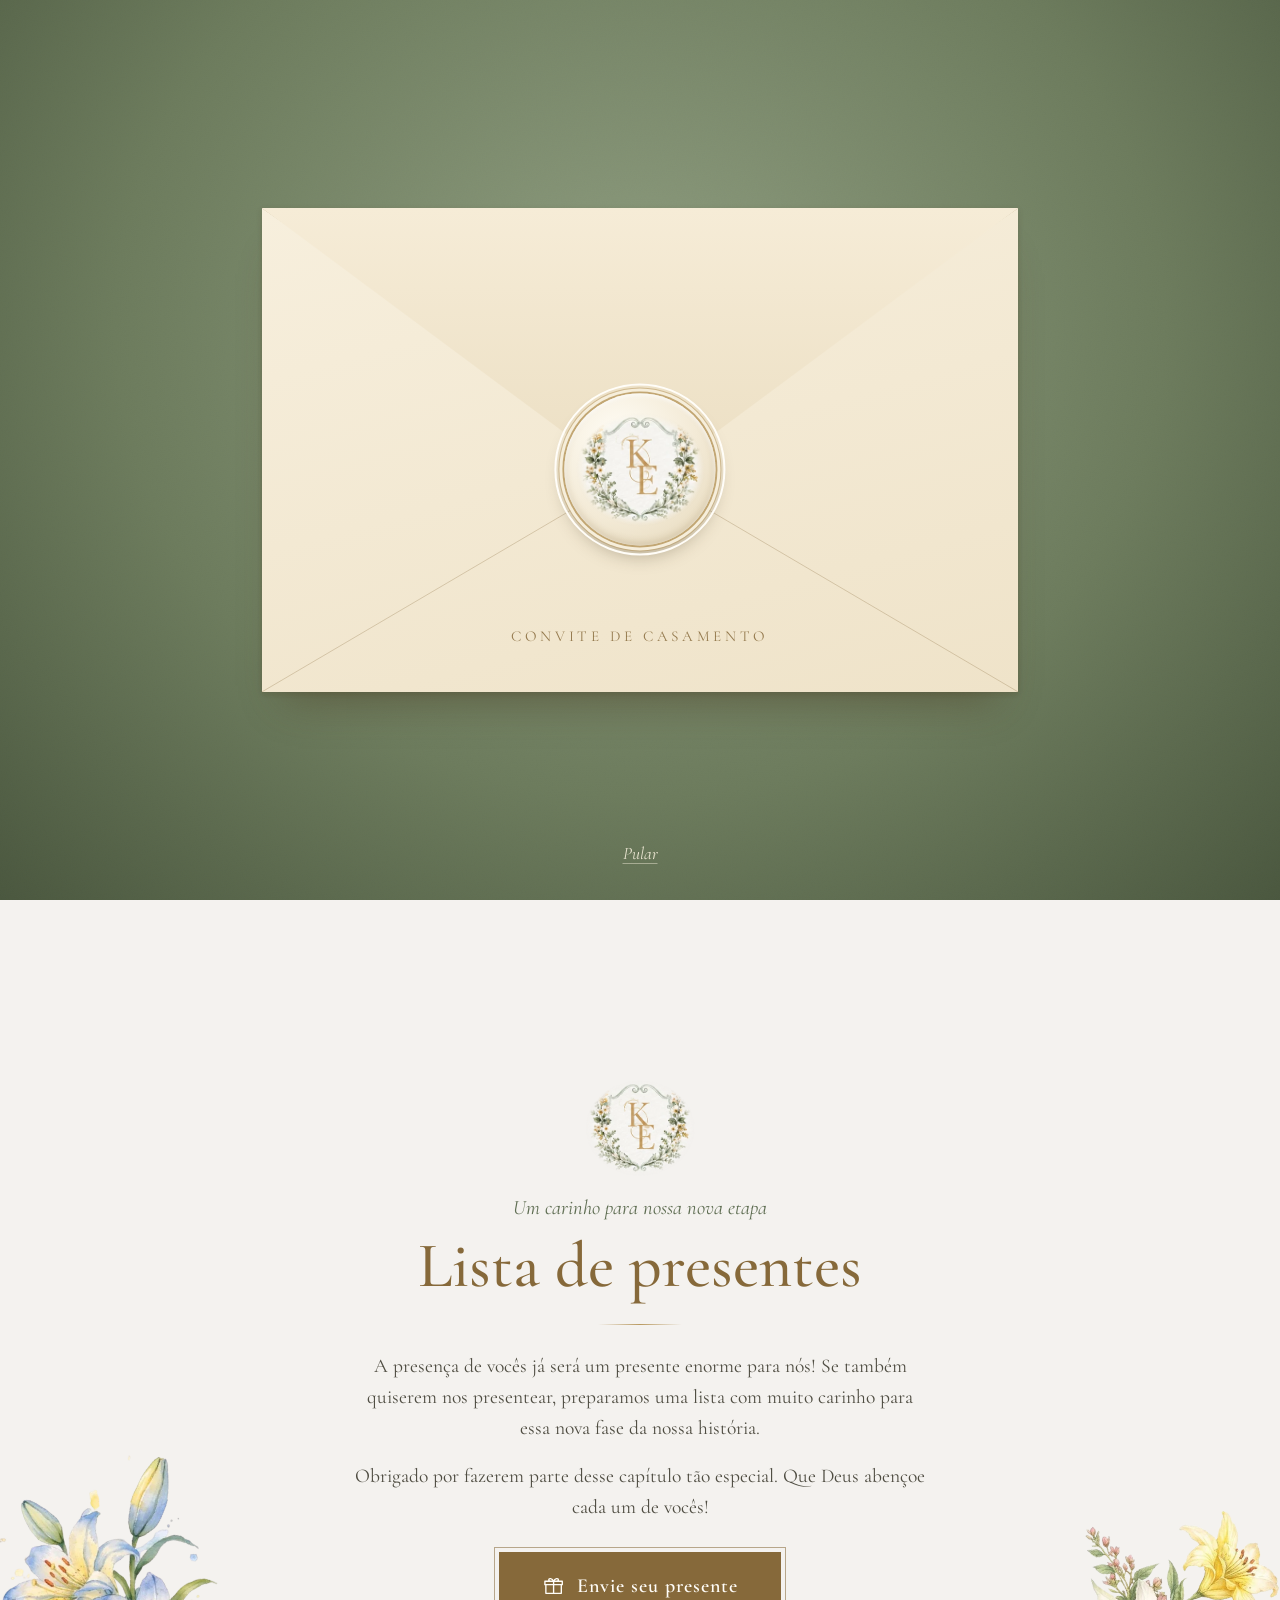
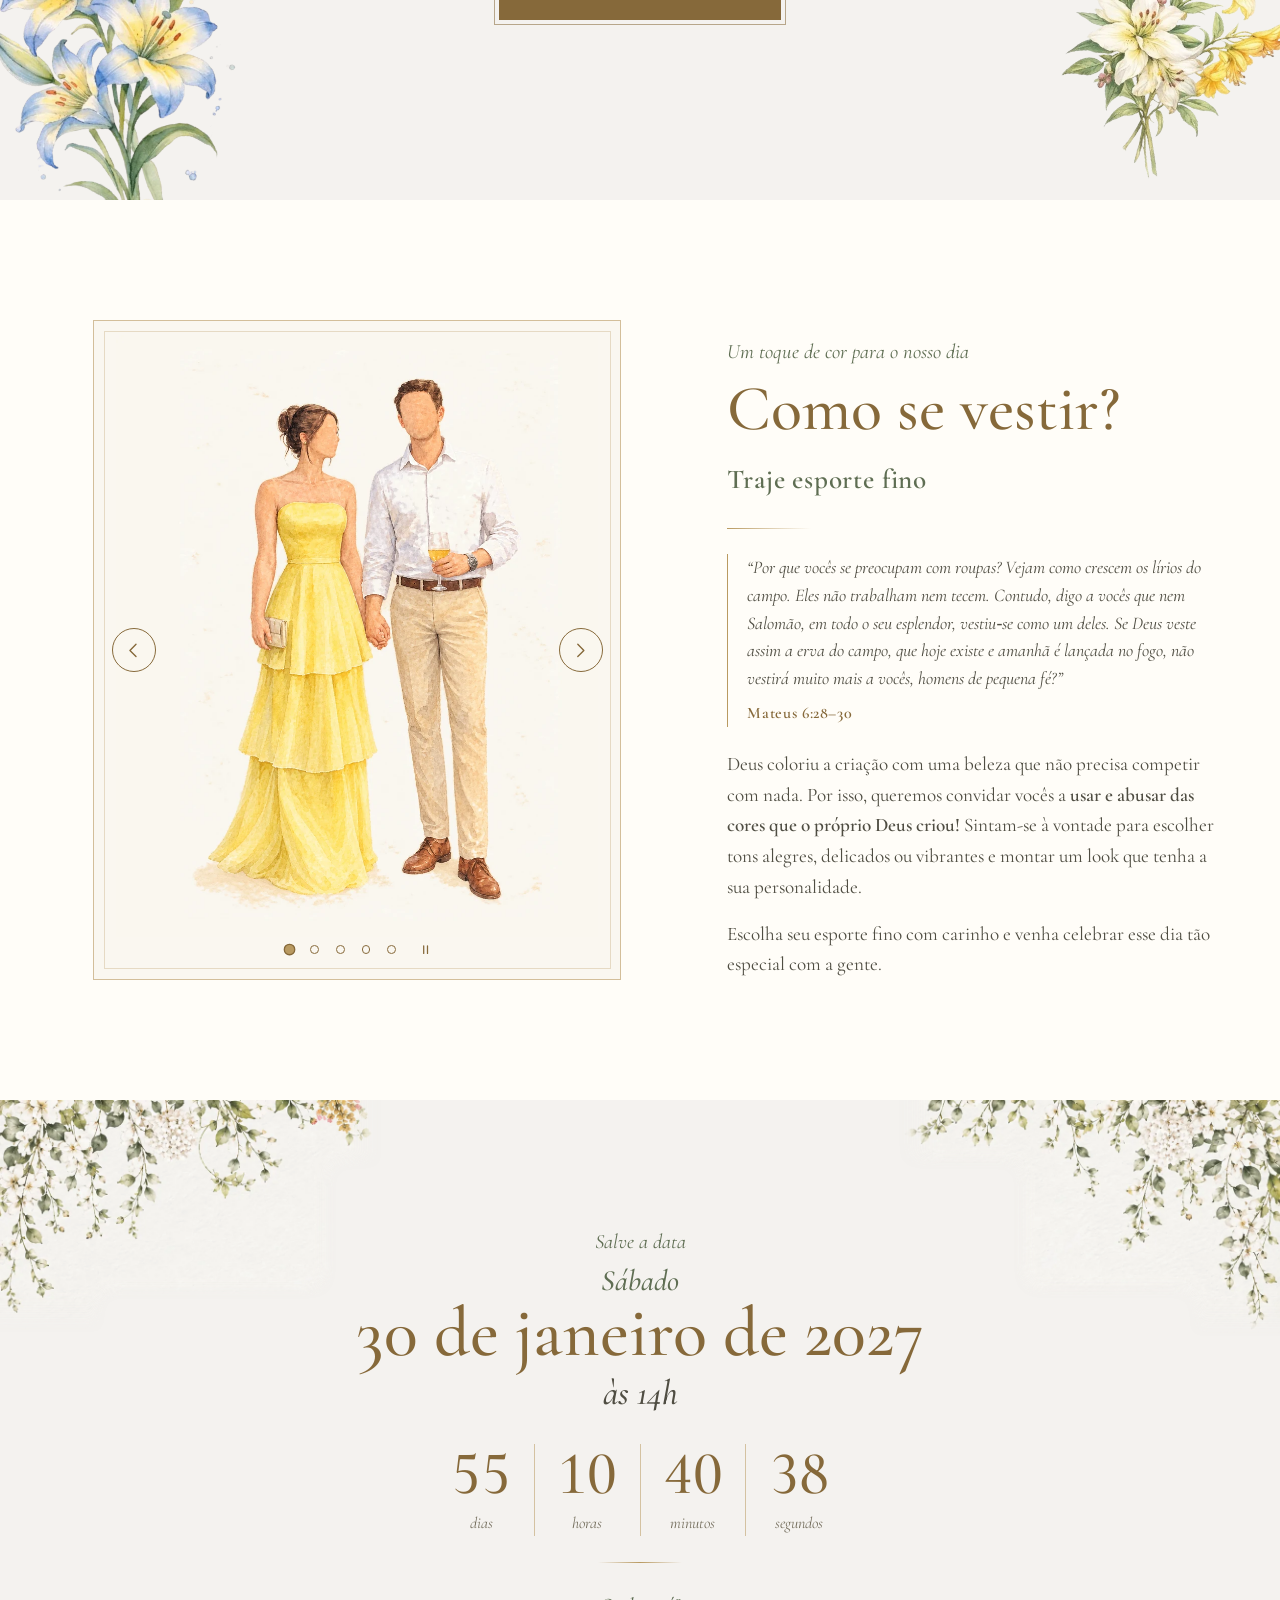
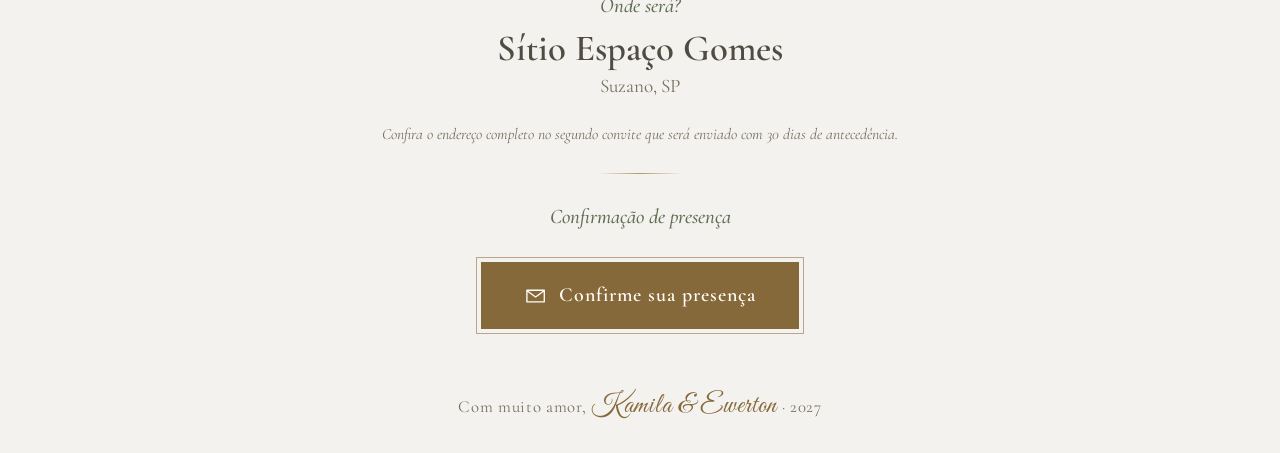
==== index.html @ dac42beb "versao1" ====
<!DOCTYPE html>
<html lang="pt-BR">
<head>
  <meta charset="UTF-8">
  <meta name="viewport" content="width=device-width, initial-scale=1, viewport-fit=cover">
  <meta name="theme-color" content="#f4f2ef">
  <title>Kamila &amp; Everton | Nosso casamento</title>
  <meta name="description" content="Convite de casamento de Kamila e Everton: 30 de janeiro de 2027, às 14h, no Sítio Espaço Gomes, em Suzano-SP.">

  <!-- Pré-visualização ao compartilhar no WhatsApp/Instagram.
       Depois de publicar o site, troque o caminho abaixo pelo endereço completo, ex.: https://seusite.com.br/assets/og-convite.jpg -->
  <meta property="og:type" content="website">
  <meta property="og:title" content="Kamila &amp; EWerton | Com muito amor, vamos nos casar!">
  <meta property="og:description" content="30 de janeiro de 2027, às 14h. Contamos com a sua presença!">
  <meta property="og:image" content="assets/og-convite.jpg">

  <link rel="icon" href="data:image/svg+xml,%3Csvg xmlns='http://www.w3.org/2000/svg' viewBox='0 0 64 64'%3E%3Crect width='64' height='64' rx='32' fill='%23f4f2ef'/%3E%3Ctext x='32' y='43' font-family='Georgia,serif' font-size='30' text-anchor='middle' fill='%23b99a61'%3EK%26E%3C/text%3E%3C/svg%3E">

  <!-- Fontes hospedadas junto com o site (pasta fonts/): funcionam mesmo sem internet. -->
  <link rel="stylesheet" href="style.css">

  <!-- Marca que o JavaScript está ativo (evita esconder conteúdo se ele falhar). -->
  <script>
    document.documentElement.classList.add('js');
    /* Abertura com envelope: só quando o site abre do início (sem #âncora na URL). */
    (function () {
      var hash = location.hash;
      if (hash && hash !== '#inicio') return;
      var el = document.documentElement;
      el.classList.add('has-intro', 'cover-hold');
      if ('scrollRestoration' in history) history.scrollRestoration = 'manual';
      window.scrollTo(0, 0);
      setTimeout(function () { el.classList.remove('has-intro', 'cover-hold'); }, 15000); /* segurança */
    })();
  </script>
</head>
<body>

  <!-- ============ ABERTURA · ENVELOPE (aparece sempre que a página é aberta ou atualizada) ============ -->
  <div class="intro" id="intro" role="dialog" aria-modal="true" aria-label="Convite de casamento de Kamila e Ewerton">
    <div class="intro__stage">
      <div class="envelope">
        <div class="envelope__back"></div>

        <div class="envelope__card" aria-hidden="true">
          <img class="envelope__leaf envelope__leaf--l" src="assets/folhagem-esq.webp" alt="" width="800" height="490">
          <img class="envelope__leaf envelope__leaf--r" src="assets/folhagem-dir.webp" alt="" width="802" height="500">
          <div class="envelope__card-text">
            <p class="envelope__lead">Com muito amor,<br>vamos nos casar!</p>
            <p class="envelope__names">Kamila &amp; Ewerton</p>
            <p class="envelope__date">30 de janeiro de 2027</p>
          </div>
        </div>

        <div class="envelope__front">
          <svg class="envelope__lines" viewBox="0 0 100 64" preserveAspectRatio="none" aria-hidden="true">
            <path d="M0 64 50 34.6 100 64M0 0 50 34.6 100 0" fill="none" stroke="rgba(134,105,58,.28)" stroke-width="1" vector-effect="non-scaling-stroke"/>
          </svg>
          <p class="envelope__to">Convite de casamento</p>
        </div>

        <div class="envelope__flap" aria-hidden="true">
          <div class="flap__face flap__face--out"></div>
          <div class="flap__face flap__face--in"></div>
        </div>

        <button type="button" class="envelope__seal" aria-label="Abrir o convite">
          <img src="assets/monograma.webp" alt="" width="300" height="260">
        </button>
      </div>
    </div>
    <button type="button" class="intro__skip">Pular</button>
  </div>
  <a class="skip-link" href="#presentes">Ir para os detalhes</a>

  <main>
    <!-- ============ PÁGINA 1 · CAPA (ocupa a tela inteira) ============ -->
    <section class="page cover" id="inicio" aria-labelledby="nomes">
      <img class="cover__foliage cover__foliage--left" src="assets/folhagem-esq.webp" alt="" width="800" height="490" fetchpriority="high">
      <img class="cover__foliage cover__foliage--right" src="assets/folhagem-dir.webp" alt="" width="802" height="500" fetchpriority="high">
      <img class="cover__landscape" src="assets/paisagem.webp" alt="" width="1672" height="300" fetchpriority="high">

      <div class="cover__content">
        <p class="cover__lead">Com muito amor,<br>vamos nos casar!</p>
        <img class="cover__monogram" src="assets/monograma.webp" alt="Monograma com as letras K e E" width="300" height="260">
        <h1 class="cover__names" id="nomes">Kamila <span class="amp">&amp;</span> Ewerton</h1>
        <p class="cover__invite">Contamos com a sua presença!</p>
        <svg class="cover__heart" viewBox="0 0 24 22" aria-hidden="true"><path d="M12 21 2.9 11.9A5.6 5.6 0 0 1 12 4.7a5.6 5.6 0 0 1 9.1 7.2Z" fill="currentColor"/></svg>
        <p class="cover__date">30 de janeiro de 2027</p>
      </div>

      <a class="cover__cue" href="#presentes" aria-label="Rolar para ver a lista de presentes e mais informações">
        <span>Ver detalhes</span>
        <svg viewBox="0 0 24 24" aria-hidden="true"><path d="m5 9 7 7 7-7" fill="none" stroke="currentColor" stroke-width="1.6" stroke-linecap="round" stroke-linejoin="round"/></svg>
      </a>
    </section>

    <!-- ============ PÁGINA 2 · LISTA DE PRESENTES ============ -->
    <section class="page gifts" id="presentes" aria-labelledby="gifts-title">
      <img class="gifts__lily gifts__lily--left" src="assets/lirios-azuis.webp" alt="" aria-hidden="true" loading="lazy" width="408" height="612">
      <img class="gifts__lily gifts__lily--right" src="assets/lirios-amarelos.webp" alt="" aria-hidden="true" loading="lazy" width="408" height="612">

      <div class="gifts__inner reveal">
        <img class="gifts__monogram" src="assets/monograma.webp" alt="" aria-hidden="true" loading="lazy" width="300" height="260">
        <p class="kicker">Um carinho para nossa nova etapa</p>
        <h2 id="gifts-title">Lista de presentes</h2>
        <div class="rule" aria-hidden="true"></div>
        <p>A presença de vocês já será um presente enorme para nós! Se também quiserem nos presentear, preparamos uma lista com muito carinho para essa nova fase da nossa história.</p>
        <p>Obrigado por fazerem parte desse capítulo tão especial. Que Deus abençoe cada um de vocês!</p>

        <!-- O link do botão é definido no topo do arquivo script.js (GIFT_LIST_URL). -->
        <a class="btn btn--gift" id="gift-link" href="https://SEU-LINK-DA-LISTA-AQUI.com" target="_blank" rel="noopener noreferrer">
          <svg viewBox="0 0 24 24" aria-hidden="true"><path d="M4 11h16v9H4zM3 7.5h18V11H3zM12 7.5V20M12 7.5C10.6 4 7 4.2 7 6.1c0 1.4 2.3 1.4 5 1.4Zm0 0c1.4-3.5 5-3.3 5-1.4 0 1.4-2.3 1.4-5 1.4Z" fill="none" stroke="currentColor" stroke-width="1.4" stroke-linejoin="round" stroke-linecap="round"/></svg>
          <span>Envie seu presente</span>
        </a>
      </div>
    </section>
    <!-- ============ PÁGINA 3 · TRAJE ============ -->
    <section class="page dress" id="traje" aria-labelledby="dress-title">
      <div class="dress__layout reveal">
        <div class="dress__art">
          <!-- Carrossel de sugestões de look. As fotos ficam em assets/roupas (look-1 … look-5). -->
          <div class="carousel" id="looks" role="region" aria-roledescription="carrossel" aria-label="Sugestões de looks esporte fino">
            <div class="carousel__viewport">
              <div class="carousel__track" aria-live="off">
              <div class="carousel__slide" role="group" aria-roledescription="slide" aria-label="Look 1 de 5">
                <img src="assets/roupas/look-1.webp" alt="Casal de esporte fino: vestido longo amarelo em camadas e camisa branca com calça bege" width="960" height="1200" loading="lazy" draggable="false">
              </div>
              <div class="carousel__slide" role="group" aria-roledescription="slide" aria-label="Look 2 de 5">
                <img src="assets/roupas/look-2.webp" alt="Casal de esporte fino: vestido longo azul-marinho e camisa azul-marinho com calça bege" width="960" height="1200" loading="lazy" draggable="false">
              </div>
              <div class="carousel__slide" role="group" aria-roledescription="slide" aria-label="Look 3 de 5">
                <img src="assets/roupas/look-3.webp" alt="Casal de esporte fino: camisa branca com calça bege e vestido laranja de um ombro só" width="960" height="1200" loading="lazy" draggable="false">
              </div>
              <div class="carousel__slide" role="group" aria-roledescription="slide" aria-label="Look 4 de 5">
                <img src="assets/roupas/look-4.webp" alt="Casal de esporte fino: vestido lilás com babados e camisa polo branca com calça bege" width="960" height="1200" loading="lazy" draggable="false">
              </div>
              <div class="carousel__slide" role="group" aria-roledescription="slide" aria-label="Look 5 de 5">
                <img src="assets/roupas/look-5.webp" alt="Casal de esporte fino: vestido longo pink em camadas e camisa branca com calça cinza" width="960" height="1200" loading="lazy" draggable="false">
              </div>
              </div>
            </div>

            <button type="button" class="carousel__btn carousel__btn--prev" aria-label="Look anterior">
              <svg viewBox="0 0 24 24" aria-hidden="true"><path d="m15 5-7 7 7 7" fill="none" stroke="currentColor" stroke-width="1.6" stroke-linecap="round" stroke-linejoin="round"/></svg>
            </button>
            <button type="button" class="carousel__btn carousel__btn--next" aria-label="Próximo look">
              <svg viewBox="0 0 24 24" aria-hidden="true"><path d="m9 5 7 7-7 7" fill="none" stroke="currentColor" stroke-width="1.6" stroke-linecap="round" stroke-linejoin="round"/></svg>
            </button>

            <div class="carousel__footer">
            <button type="button" class="carousel__dot" aria-label="Ver look 1"></button>
            <button type="button" class="carousel__dot" aria-label="Ver look 2"></button>
            <button type="button" class="carousel__dot" aria-label="Ver look 3"></button>
            <button type="button" class="carousel__dot" aria-label="Ver look 4"></button>
            <button type="button" class="carousel__dot" aria-label="Ver look 5"></button>
              <button type="button" class="carousel__pause" aria-label="Pausar passagem automática" aria-pressed="false">
                <svg class="icon-pause" viewBox="0 0 24 24" aria-hidden="true"><path d="M9 6v12M15 6v12" fill="none" stroke="currentColor" stroke-width="2" stroke-linecap="round"/></svg>
                <svg class="icon-play" viewBox="0 0 24 24" aria-hidden="true"><path d="M8 5.5v13l10-6.5Z" fill="currentColor"/></svg>
              </button>
            </div>
          </div>
        </div>

        <div class="dress__copy">
          <p class="kicker">Um toque de cor para o nosso dia</p>
          <h2 id="dress-title">Como se vestir?</h2>
          <p class="dress__code">Traje esporte fino</p>
          <div class="rule rule--left" aria-hidden="true"></div>

          <blockquote class="dress__verse">
            <p>“Por que vocês se preocupam com roupas? Vejam como crescem os lírios do campo. Eles não trabalham nem tecem. Contudo, digo a vocês que nem Salomão, em todo o seu esplendor, vestiu‑se como um deles. Se Deus veste assim a erva do campo, que hoje existe e amanhã é lançada no fogo, não vestirá muito mais a vocês, homens de pequena fé?”</p>
            <footer>Mateus 6:28–30</footer>
          </blockquote>

          <p>Deus coloriu a criação com uma beleza que não precisa competir com nada. Por isso, queremos convidar vocês a <strong>usar e abusar das cores que o próprio Deus criou!</strong> Sintam-se à vontade para escolher tons alegres, delicados ou vibrantes e montar um look que tenha a sua personalidade.</p>
          <p>Escolha seu esporte fino com carinho e venha celebrar esse dia tão especial com a gente.</p>
        </div>
      </div>
    </section>

    <!-- ============ PÁGINA 4 · DATA, LOCAL E CONFIRMAÇÃO DE PRESENÇA ============ -->
    <section class="page when" id="data" aria-labelledby="when-title">
      <img class="when__foliage when__foliage--left" src="assets/folhagem-esq.webp" alt="" aria-hidden="true" loading="lazy" width="800" height="490">
      <img class="when__foliage when__foliage--right" src="assets/folhagem-dir.webp" alt="" aria-hidden="true" loading="lazy" width="802" height="500">

      <div class="when__inner reveal">
        <p class="kicker">Salve a data</p>
        <h2 id="when-title" class="when__date">
          <span class="when__weekday">Sábado</span>
          30 de janeiro de 2027
          <span class="when__time">às 14h</span>
        </h2>

        <div class="countdown" id="countdown" role="group" aria-label="Contagem regressiva para o casamento">
          <div class="countdown__unit"><span class="countdown__num" id="cd-days" aria-hidden="true">--</span><span class="countdown__label">dias</span></div>
          <div class="countdown__unit"><span class="countdown__num" id="cd-hours" aria-hidden="true">--</span><span class="countdown__label">horas</span></div>
          <div class="countdown__unit"><span class="countdown__num" id="cd-mins" aria-hidden="true">--</span><span class="countdown__label">minutos</span></div>
          <div class="countdown__unit"><span class="countdown__num" id="cd-secs" aria-hidden="true">--</span><span class="countdown__label">segundos</span></div>
        </div>
        <p class="countdown__done" id="countdown-done" hidden></p>
        <p class="sr-only" id="countdown-sr" aria-live="polite"></p>

        <div class="rule" aria-hidden="true"></div>

        <h3 class="where__title">Onde será?</h3>
        <p class="where__name">Sítio Espaço Gomes</p>
        <p class="where__city">Suzano, SP</p>
        <p class="note">Confira o endereço completo no segundo convite que será enviado com 30 dias de antecedência.</p>
        <div class="rule" aria-hidden="true"></div>

        <h3 class="where__title">Confirmação de presença</h3>
        <!-- O link do botão é definido no topo do arquivo script.js (RSVP_URL). -->
        <a class="btn btn--gift" id="rsvp-link" href="https://SEU-LINK-DE-CONFIRMACAO-AQUI.com" target="_blank" rel="noopener noreferrer">
          <svg viewBox="0 0 24 24" aria-hidden="true"><path d="M3 6.5h18v12H3zM3.5 7.2l8.5 6.3 8.5-6.3" fill="none" stroke="currentColor" stroke-width="1.4" stroke-linejoin="round" stroke-linecap="round"/></svg>
          <span>Confirme sua presença</span>
        </a>
      </div>

      <footer class="site-footer">Com muito amor, <span class="script">Kamila &amp; Ewerton</span> · 2027</footer>
    </section>

  </main>

  <nav class="page-dots" aria-label="Navegação entre as seções">
    <a href="#inicio" class="dot is-active" aria-label="Capa" aria-current="true"></a>
    <a href="#presentes" class="dot" aria-label="Lista de presentes"></a>
    <a href="#traje" class="dot" aria-label="Como se vestir"></a>
    <a href="#data" class="dot" aria-label="Data, local e confirmação de presença"></a>
  </nav>

  <script src="script.js"></script>
</body>
</html>
---- style.css ----
/* =========================================================
   Convite Kamila & Everton
   Paleta tirada do convite: papel, dourado, verde-folha.
   Para mudar cores e fontes, edite só as variáveis abaixo.
   ========================================================= */
@font-face { font-family: "Cormorant Garamond"; font-style: normal; font-weight: 400; font-display: swap;
  src: url("fonts/cormorant-garamond-latin-400-normal.woff2") format("woff2"); }
@font-face { font-family: "Cormorant Garamond"; font-style: normal; font-weight: 500; font-display: swap;
  src: url("fonts/cormorant-garamond-latin-500-normal.woff2") format("woff2"); }
@font-face { font-family: "Cormorant Garamond"; font-style: normal; font-weight: 600; font-display: swap;
  src: url("fonts/cormorant-garamond-latin-600-normal.woff2") format("woff2"); }
@font-face { font-family: "Cormorant Garamond"; font-style: italic; font-weight: 400; font-display: swap;
  src: url("fonts/cormorant-garamond-latin-400-italic.woff2") format("woff2"); }
@font-face { font-family: "Cormorant Garamond"; font-style: italic; font-weight: 500; font-display: swap;
  src: url("fonts/cormorant-garamond-latin-500-italic.woff2") format("woff2"); }
@font-face { font-family: "Great Vibes"; font-style: normal; font-weight: 400; font-display: swap;
  src: url("fonts/great-vibes-latin-400-normal.woff2") format("woff2"); }

:root {
  --paper: #f4f2ef;        /* fundo da capa (igual ao papel do convite) */
  --cream: #fffdf8;        /* fundo das páginas internas */
  --ink: #4f4d42;          /* texto */
  --muted: #76705f;        /* texto de apoio */
  --gold: #b99a61;         /* detalhes decorativos */
  --gold-deep: #86693a;    /* dourado para texto e botões (contraste ok) */
  --leaf: #5f6e53;         /* verde para destaques */
  --leaf-soft: #8b9a7d;

  --serif: "Cormorant Garamond", Georgia, "Times New Roman", serif;
  --script: "Great Vibes", "Snell Roundhand", cursive;

  --pad: clamp(1.25rem, 5vw, 4rem);
}

*, *::before, *::after { box-sizing: border-box; }

html {
  scroll-behavior: smooth;
  scroll-snap-type: y proximity;
  -webkit-text-size-adjust: 100%;
}

body {
  margin: 0;
  overflow-x: clip;
  color: var(--ink);
  background: var(--cream);
  font-family: var(--serif);
  font-size: 1.2rem;
  line-height: 1.6;
  text-rendering: optimizeLegibility;
}

img { display: block; max-width: 100%; height: auto; }
h1, h2, h3, p, blockquote { margin: 0; }

:focus-visible { outline: 2px solid var(--gold-deep); outline-offset: 4px; border-radius: 2px; }

.sr-only {
  position: absolute; width: 1px; height: 1px; margin: -1px; padding: 0;
  overflow: hidden; clip: rect(0 0 0 0); white-space: nowrap; border: 0;
}
.skip-link {
  position: fixed; left: 1rem; top: -4rem; z-index: 100;
  padding: .6rem 1rem; background: var(--gold-deep); color: #fff; text-decoration: none;
  transition: top .2s;
}
.skip-link:focus { top: 1rem; }

.page {
  position: relative;
  min-height: 100vh;
  min-height: 100svh;
  scroll-snap-align: start;
  overflow: hidden;
}

/* ---------- Elementos de texto em comum ---------- */
.kicker {
  color: var(--leaf);
  font-style: italic;
  font-size: clamp(1.1rem, 1.6vw, 1.3rem);
  margin-bottom: .4rem;
}
h2 {
  color: var(--gold-deep);
  font-weight: 500;
  font-size: clamp(2.6rem, 5vw, 4.2rem);
  line-height: 1.05;
}
.rule {
  width: 84px; height: 1px; margin: 1.6rem auto;
  background: linear-gradient(90deg, transparent, var(--gold), transparent);
}
.rule--left { margin-left: 0; background: linear-gradient(90deg, var(--gold), transparent); }
.note { margin-top: 1.3rem; font-size: .98rem; color: var(--muted); font-style: italic; }
.script { font-family: var(--script); font-size: 1.6em; color: var(--gold-deep); line-height: 1; }

.btn {
  display: inline-block;
  margin-top: 1.4rem;
  padding: .85rem 2rem;
  font-family: var(--serif);
  font-size: 1.15rem;
  font-weight: 600;
  letter-spacing: .04em;
  text-decoration: none;
  border: 1px solid var(--gold-deep);
  transition: background-color .25s, color .25s;
}
.btn--outline { color: var(--gold-deep); background: transparent; }
.btn--outline:hover { background: var(--gold-deep); color: #fff; }
.btn--solid { color: #fff; background: var(--gold-deep); }
.btn--solid:hover { background: transparent; color: var(--gold-deep); }
.btn[hidden], .note[hidden] { display: none; }

/* Botão "Envie seu presente": filete duplo dourado, como um selo de convite */
.btn--gift {
  display: inline-flex; align-items: center; justify-content: center; gap: .8rem;
  margin-top: 1.8rem; padding: 1.05rem 2.6rem;
  color: #fffdf8; background: var(--gold-deep);
  border: 1px solid var(--gold-deep);
  box-shadow: 0 0 0 4px var(--paper), 0 0 0 5px rgba(134, 105, 58, .55);
  font-size: 1.25rem; letter-spacing: .05em;
  transition: background-color .3s, color .3s, transform .3s, box-shadow .3s;
}
.btn--gift svg { width: 1.45rem; height: 1.45rem; flex: none; transition: transform .4s cubic-bezier(.3, 1.6, .5, 1); }
.btn--gift:hover { background: #fffdf8; color: var(--gold-deep); transform: translateY(-3px); box-shadow: 0 0 0 4px var(--paper), 0 0 0 5px var(--gold-deep), 0 12px 22px -10px rgba(95, 75, 35, .45); }
.btn--gift:hover svg { transform: rotate(-8deg) scale(1.12); }
.btn--gift:active { transform: translateY(0); }
.btn--gift:focus-visible { outline: 2px solid var(--gold-deep); outline-offset: 9px; }

/* =========================================================
   PÁGINA 1 · CAPA (sempre ocupa 100% da altura da tela)
   A capa é montada em camadas (folhagem + paisagem + texto
   real), por isso preenche qualquer tela sem cortar o nome.
   ========================================================= */
.cover {
  display: grid;
  place-items: center;
  height: 100vh;
  height: 100svh;
  min-height: 34rem;                      /* telas muito baixas rolam em vez de sobrepor */
  padding: clamp(5rem, 17svh, 10rem) 1.25rem clamp(8rem, 26svh, 15rem);
  background-color: var(--paper);
  isolation: isolate;
}
/* textura sutil de papel */
.cover::before {
  content: ""; position: absolute; inset: 0; z-index: -3; opacity: .5; pointer-events: none;
  background-image: url("data:image/svg+xml,%3Csvg xmlns='http://www.w3.org/2000/svg' width='220' height='220'%3E%3Cfilter id='n'%3E%3CfeTurbulence type='fractalNoise' baseFrequency='.8' numOctaves='2' stitchTiles='stitch'/%3E%3CfeColorMatrix values='0 0 0 0 .55 0 0 0 0 .5 0 0 0 0 .4 0 0 0 .09 0'/%3E%3C/filter%3E%3Crect width='100%25' height='100%25' filter='url(%23n)'/%3E%3C/svg%3E");
}

.cover__foliage {
  position: absolute; top: 0; z-index: -1;
  width: min(46vw, 85svh);
  pointer-events: none;
  /* 1) as flores descem do alto da tela; 2) depois balançam devagar, presas ao canto */
  animation: drop 2.1s cubic-bezier(.2, .8, .25, 1) both, sway 8s ease-in-out 2.1s infinite;
}
.cover__foliage--left  { left: 0;  transform-origin: 0 0; }
.cover__foliage--right { right: 0; transform-origin: 100% 0; animation-delay: .2s, 2.3s; animation-direction: normal, reverse; }

.cover__landscape {
  position: absolute; left: 0; bottom: 0; z-index: -2;
  width: 100%;
  height: clamp(10rem, 31svh, 42vw);
  object-fit: cover;
  object-position: 60% 100%;
  pointer-events: none;
  -webkit-mask-image: linear-gradient(to bottom, transparent 0, #000 40%);
          mask-image: linear-gradient(to bottom, transparent 0, #000 40%);
}

.cover__content {
  position: relative; z-index: 1;
  display: flex; flex-direction: column; align-items: center;
  text-align: center;
  width: 100%;
  max-width: 64rem;
  color: var(--gold);
}
.cover__content > * { animation: rise 1.1s cubic-bezier(.2, .7, .2, 1) both; }
.cover__content > :nth-child(1) { animation-delay: .5s; }
.cover__content > :nth-child(2) { animation-delay: .7s; }
.cover__content > :nth-child(3) { animation-delay: .9s; }
.cover__content > :nth-child(4) { animation-delay: 1.15s; }
.cover__content > :nth-child(5) { animation-delay: 1.3s; }
.cover__content > :nth-child(6) { animation-delay: 1.4s; }

.cover__lead {
  font-size: clamp(.82rem, 1.15vw + .35rem, 1.1rem);
  font-weight: 600;
  letter-spacing: .16em;
  text-transform: uppercase;
  line-height: 1.55;
  color: #b8924f;
}
.cover__monogram {
  width: auto;
  height: clamp(5.5rem, 17svh, 11rem);
  margin: .6rem 0 0;
}
.cover__names {
  font-family: var(--script);
  font-weight: 400;
  font-size: clamp(2.6rem, min(7.2vw, 13svh), 7rem);
  line-height: 1.2;
  color: #b8924f;
  white-space: nowrap;
}
.cover__names .amp { font-size: .8em; padding: 0 .08em; }
.cover__invite {
  font-family: var(--script);
  font-size: clamp(1.4rem, min(3.2vw, 4.2svh), 2.3rem);
  line-height: 1.3;
  color: #b8924f;
}
.cover__heart { width: 1rem; height: 1rem; margin: .7rem 0 .5rem; color: var(--gold); }
.cover__date {
  font-size: clamp(1rem, 1.6vw, 1.3rem);
  font-weight: 500;
  letter-spacing: .06em;
  color: var(--gold-deep);
}

.cover::after {            /* leve sombra embaixo para o botão "Ver detalhes" ficar legível */
  content: ""; position: absolute; left: 0; right: 0; bottom: 0; height: 9rem; z-index: 0; pointer-events: none;
  background: linear-gradient(to top, rgba(32, 46, 22, .5), transparent);
}
.cover__cue {
  position: absolute; left: 50%; bottom: max(1rem, env(safe-area-inset-bottom)); z-index: 2;
  translate: -50% 0;
  display: flex; flex-direction: column; align-items: center; gap: .1rem;
  padding: .4rem .8rem;
  color: #fffdf8;
  font-size: .98rem; font-weight: 600; letter-spacing: .06em;
  text-decoration: none;
  text-shadow: 0 1px 6px rgba(30, 40, 20, .75);
  animation: fade-in 1s ease 2.4s both, cue 2.4s ease-in-out 3.4s infinite;
}
.cover__cue svg { width: 1.6rem; height: 1.6rem; filter: drop-shadow(0 1px 4px rgba(30, 40, 20, .7)); }
.cover__cue:focus-visible { outline-color: #fffdf8; }

/* Enquanto o envelope está na tela, a capa fica "guardada"; ao abrir, tudo anima do começo */
.cover-hold .cover__foliage,
.cover-hold .cover__content > *,
.cover-hold .cover__cue { animation: none; opacity: 0; }

/* Celular em pé: folhagem menor e paisagem mais baixa */
@media (max-aspect-ratio: 4/5) {
  .cover { padding-top: clamp(6rem, 20svh, 9rem); padding-bottom: clamp(7rem, 25svh, 12rem); }
  .cover__foliage { width: min(84vw, 85svh); }
  .cover__landscape { height: clamp(9rem, 30svh, 72vw); object-position: 58% 100%; }
  .cover__names { font-size: clamp(2.4rem, 12.5vw, 5rem); }
  .cover__monogram { height: clamp(5.5rem, 16svh, 9.5rem); }
  .cover__invite { font-size: clamp(1.4rem, 6.4vw, 2rem); }
}
/* Celular deitado / telas bem baixas: tudo cabe sem rolar */
@media (max-height: 520px) and (orientation: landscape) {
  .cover { min-height: 0; padding-top: 1.75rem; padding-bottom: 4.5rem; }
  .cover__landscape { height: 34svh; }
  .cover__monogram { height: 3.8rem; margin-top: .3rem; }
  .cover__lead { font-size: .72rem; }
  .cover__names { font-size: 2.7rem; line-height: 1.1; }
  .cover__invite { font-size: 1.3rem; }
  .cover__heart, .cover__date { display: none; }
  .cover__cue span { display: none; }
}

@keyframes drop {
  0%   { opacity: 0; translate: 0 -5rem; }
  45%  { opacity: 1; }
  72%  { translate: 0 .7rem; }
  100% { opacity: 1; translate: 0 0; }
}
@keyframes sway {
  0%, 100% { rotate: 0deg; }
  25%      { rotate: 1.7deg; }
  75%      { rotate: -1.7deg; }
}
@keyframes fade-in { from { opacity: 0; } to { opacity: 1; } }
@keyframes rise { from { opacity: 0; translate: 0 .9rem; } to { opacity: 1; translate: 0 0; } }
@keyframes cue  { 0%, 100% { translate: -50% 0; } 50% { translate: -50% .35rem; } }

/* =========================================================
   PÁGINA 2 · DATA, CONTAGEM E LOCAL
   ========================================================= */
.when {
  display: flex; flex-direction: column; justify-content: center; align-items: center;
  padding: clamp(5rem, 14svh, 8rem) var(--pad) 2rem;
  text-align: center;
  background: var(--paper);
  isolation: isolate;
}
.when__foliage { position: absolute; top: 0; z-index: -1; width: min(30vw, 60svh); opacity: .95; pointer-events: none; }
.when__foliage--left  { left: 0; }
.when__foliage--right { right: 0; }

.when__inner { width: min(36rem, 100%); margin: auto; }
.when__date {
  display: flex; flex-direction: column; align-items: center;
  font-size: clamp(2.5rem, 6.2vw, 4.4rem);
  margin-bottom: 2rem;
}
.when__weekday { font-size: .42em; font-style: italic; color: var(--leaf); font-weight: 500; }
.when__time    { font-size: .5em;  font-style: italic; color: var(--ink); font-weight: 500; margin-top: .15em; }

.countdown { display: flex; justify-content: center; }
.countdown__unit {
  display: flex; flex-direction: column; align-items: center;
  min-width: 4.2rem; padding: 0 clamp(.6rem, 2.4vw, 1.4rem);
}
.countdown__unit + .countdown__unit { border-left: 1px solid rgba(185, 154, 97, .55); }
.countdown__num {
  font-size: clamp(2.4rem, 7vw, 3.8rem);
  font-weight: 500; line-height: 1;
  color: var(--gold-deep);
  font-variant-numeric: lining-nums tabular-nums;
}
.countdown__label { margin-top: .35rem; font-style: italic; font-size: 1rem; color: var(--muted); }
.countdown__done { font-family: var(--script); font-size: 2.4rem; color: var(--gold-deep); }
.countdown__done[hidden] { display: none; }

.where__title { font-size: 1.3rem; font-weight: 500; font-style: italic; color: var(--leaf); }
.where__name  { margin-top: .3rem; font-size: clamp(1.8rem, 3.4vw, 2.3rem); font-weight: 600; color: var(--ink); line-height: 1.2; }
.where__city  { color: var(--muted); }

/* =========================================================
   PÁGINA 3 · TRAJE
   ========================================================= */
.dress {
  display: grid; align-items: center;
  padding: clamp(4rem, 9vh, 6rem) var(--pad);
  background: var(--cream);
}
.dress__layout {
  width: min(84rem, 100%); margin: 0 auto;
  display: grid;
  grid-template-columns: minmax(0, 1.2fr) minmax(0, 1fr);
  gap: clamp(2rem, 6vw, 6rem);
  align-items: stretch;              /* o carrossel ocupa a mesma altura do texto */
}
.dress__art { position: relative; min-height: 30rem; }
.dress__copy { align-self: center; }

/* ---------- Carrossel de looks ---------- */
.carousel {
  --frame: #faf7f0;                  /* mesmo fundo das fotos */
  position: absolute; inset: 0; margin: 0 auto;      /* acompanha a altura do texto ao lado */
  width: min(100%, 33rem);
  background: var(--frame);
  border: 1px solid rgba(185, 154, 97, .6);
  overflow: hidden;
  touch-action: pan-y;
}
.carousel::after {                   /* filete interno, como num papel de convite */
  content: ""; position: absolute; inset: .6rem; z-index: 1; pointer-events: none;
  border: 1px solid rgba(185, 154, 97, .3);
}
.carousel__viewport { height: 100%; overflow: hidden; }
.carousel__track {
  display: flex; height: 100%;
  transition: transform .9s cubic-bezier(.65, 0, .35, 1);
  will-change: transform;
}
.carousel__slide { flex: 0 0 100%; height: 100%; padding: .9rem .9rem 2.6rem; }   /* espaço embaixo para as bolinhas */
.carousel__slide img {
  width: 100%; height: 100%;
  object-fit: contain; object-position: 50% 50%;
  user-select: none; -webkit-user-drag: none;
}

.carousel__btn {
  position: absolute; top: 50%; z-index: 2; translate: 0 -50%;
  display: grid; place-items: center;
  width: 2.75rem; height: 2.75rem; padding: 0;
  color: var(--gold-deep); background: rgba(250, 247, 240, .88);
  border: 1px solid var(--gold-deep); border-radius: 50%;
  cursor: pointer;
  transition: background-color .25s, color .25s, scale .25s;
}
.carousel__btn svg { width: 1.3rem; height: 1.3rem; }
.carousel__btn--prev { left: 1.1rem; }
.carousel__btn--next { right: 1.1rem; }
.carousel__btn:hover { background: var(--gold-deep); color: #fff; }
.carousel__btn:active { scale: .94; }

.carousel__footer {
  position: absolute; left: 0; right: 0; bottom: 1.1rem; z-index: 2;
  display: flex; justify-content: center; align-items: center; gap: .1rem;
}
.carousel__dot, .carousel__pause {
  display: grid; place-items: center; padding: 0; border: 0; background: none; cursor: pointer;
  width: 1.5rem; height: 1.5rem; color: var(--gold-deep);
}
.carousel__dot::before {
  content: ""; width: .55rem; height: .55rem; border-radius: 50%;
  border: 1px solid var(--gold-deep); background: transparent;
  transition: background-color .3s, scale .3s;
}
.carousel__dot.is-active::before { background: var(--gold); scale: 1.3; }
.carousel__pause { margin-left: .5rem; }
.carousel__pause svg { width: .95rem; height: .95rem; }
.carousel__pause .icon-play { display: none; }
.carousel.is-paused .carousel__pause .icon-pause { display: none; }
.carousel.is-paused .carousel__pause .icon-play { display: block; }
.carousel__btn:focus-visible, .carousel__dot:focus-visible, .carousel__pause:focus-visible { outline-offset: 2px; }

.dress__copy { max-width: 34rem; }
.dress__copy h2 { margin-bottom: .6rem; }
.dress__code { font-size: 1.7rem; font-weight: 600; color: var(--leaf); letter-spacing: .03em; }
.dress__copy p { margin-top: 1rem; }

.dress__verse { margin: 0 0 1.4rem; padding-left: 1.2rem; border-left: 1px solid var(--gold); }
.dress__verse p { margin: 0; font-style: italic; font-size: 1.12rem; line-height: 1.55; }
.dress__verse footer { margin-top: .5rem; font-size: 1rem; color: var(--gold-deep); font-weight: 600; letter-spacing: .04em; }

/* =========================================================
   PÁGINA 4 · LISTA DE PRESENTES
   ========================================================= */
.gifts {
  display: flex; flex-direction: column; justify-content: center; align-items: center;
  padding: clamp(4rem, 10vh, 6rem) var(--pad);
  text-align: center;
  background: var(--paper);
  isolation: isolate;
}
.gifts__inner { width: min(36rem, 100%); margin: auto; }
.gifts__monogram { height: 6rem; width: auto; margin: 0 auto 1rem; }
.gifts__inner p + p { margin-top: 1rem; }
.gifts__inner .kicker + h2 { margin-top: 0; }
.gifts__inner > p { font-size: 1.22rem; }
.gifts__inner > .kicker { font-size: clamp(1.1rem, 1.6vw, 1.3rem); }
.gifts__inner > .note { font-size: .98rem; }

.gifts__lily { position: absolute; z-index: -1; bottom: -2rem; width: clamp(9rem, 20vw, 17rem); opacity: .9; pointer-events: none; }
.gifts__lily--left  { left: -1rem;  rotate: -8deg; }
.gifts__lily--right { right: -1rem; rotate: 8deg; }

.site-footer { position: relative; margin-top: 3rem; padding-top: 1rem; color: var(--muted); letter-spacing: .04em; font-size: 1.05rem; }

/* =========================================================
   Navegação lateral (bolinhas)
   ========================================================= */
.page-dots {
  position: fixed; z-index: 20; right: max(8px, env(safe-area-inset-right)); top: 50%; translate: 0 -50%;
  display: flex; flex-direction: column; gap: 6px; padding: 6px;
}
.dot { display: grid; place-items: center; width: 24px; height: 24px; text-decoration: none; }
.dot::before {
  content: ""; width: 10px; height: 10px; border-radius: 50%;
  border: 1px solid var(--gold-deep); background: rgba(255, 253, 248, .8);
  transition: transform .3s, background-color .3s, box-shadow .3s;
}
.dot:hover::before { transform: scale(1.25); }
.dot.is-active::before { background: var(--gold); transform: scale(1.3); box-shadow: 0 0 0 4px rgba(185, 154, 97, .22); }

/* =========================================================
   Entrada suave das páginas internas (só se o JS estiver ativo)
   ========================================================= */
.js .reveal { opacity: 0; translate: 0 1rem; transition: opacity .9s ease, translate .9s ease; }
.js .reveal.is-visible { opacity: 1; translate: 0 0; }

/* =========================================================
   Tablet e celular
   ========================================================= */
@media (max-width: 900px) {
  body { font-size: 1.12rem; }

  .when__foliage { width: min(46vw, 50svh); }

  .dress { padding-top: 3.5rem; padding-bottom: 4rem; }
  .dress__layout { grid-template-columns: 1fr; gap: 1.5rem; }
  .dress__art { max-width: 40rem; margin: 0 auto; width: 100%; }
  .dress__art { min-height: 0; }
  .carousel { position: relative; inset: auto; width: min(100%, 30rem); aspect-ratio: 4 / 5; max-height: 72svh; }
  .dress__copy { max-width: 36rem; margin: 0 auto; }
}

@media (max-width: 640px) { .page-dots { display: none; } }

@media (max-width: 520px) {
  .countdown__unit { min-width: 0; flex: 1; padding: 0 .3rem; }
  .countdown__label { font-size: .92rem; }
  .when { padding-top: 8.5rem; }
  .when__foliage { width: 58vw; }
  .btn { width: 100%; max-width: 20rem; }
  .gifts__monogram { height: 5rem; }
  .gifts__lily { width: 6.5rem; bottom: .5rem; }
  .site-footer { margin-top: 2rem; padding-bottom: 1.25rem; font-size: 1rem; text-align: center; }
}

@media (prefers-reduced-motion: reduce) {
  html:not(.force-motion) { scroll-behavior: auto; }
  html:not(.force-motion) *, html:not(.force-motion) *::before, html:not(.force-motion) *::after {
    animation: none !important; transition: none !important;
  }
  html:not(.force-motion) .cover-hold .cover__foliage,
  html:not(.force-motion) .cover-hold .cover__content > *,
  html:not(.force-motion) .cover-hold .cover__cue { opacity: 1; }
  html.js:not(.force-motion) .reveal { opacity: 1; translate: 0 0; }
}

/* =========================================================
   ABERTURA · ENVELOPE
   Linha do tempo (controlada pelo script.js):
   entra -> selo estala -> aba abre -> convite sobe -> some, mostrando a capa
   ========================================================= */
html.has-intro { overflow: hidden; }

.intro { display: none; }
.has-intro .intro {
  position: fixed; inset: 0; z-index: 200;
  display: grid; place-items: center;
  background: radial-gradient(ellipse at 50% 36%, #8d9c7f 0%, #6c7b5d 58%, #4a573f 100%);
  overflow: hidden;
  transition: opacity 1s ease .2s;
}
.intro::before {                      /* textura de papel */
  content: ""; position: absolute; inset: 0; opacity: .5; mix-blend-mode: soft-light; pointer-events: none;
  background-image: url("data:image/svg+xml,%3Csvg xmlns='http://www.w3.org/2000/svg' width='220' height='220'%3E%3Cfilter id='n'%3E%3CfeTurbulence type='fractalNoise' baseFrequency='.8' numOctaves='2' stitchTiles='stitch'/%3E%3CfeColorMatrix values='0 0 0 0 .55 0 0 0 0 .5 0 0 0 0 .4 0 0 0 .09 0'/%3E%3C/filter%3E%3Crect width='100%25' height='100%25' filter='url(%23n)'/%3E%3C/svg%3E");
}
.intro.is-leaving { opacity: 0; pointer-events: none; }

.intro__stage {
  position: relative;
  transition: transform 1.2s cubic-bezier(.55, 0, .8, .4), opacity .9s ease .1s;
}
.intro.is-leaving .intro__stage { transform: scale(2.6); opacity: 0; }

.envelope {
  --w: min(90vw, 54rem, 84svh);
  --h: calc(var(--w) * .64);
  position: relative; width: var(--w); height: var(--h);
  perspective: 1600px;
  opacity: 0; translate: 0 2.5rem; scale: .94;
  transition: opacity .9s ease, translate .9s cubic-bezier(.2, .7, .2, 1), scale .9s cubic-bezier(.2, .7, .2, 1);
}
.intro.is-in .envelope { opacity: 1; translate: 0 0; scale: 1; }
.intro.is-rise .envelope { translate: 0 calc(var(--h) * .28); transition-duration: 1s; transition-timing-function: cubic-bezier(.5, 0, .2, 1); }

.envelope__back {
  position: absolute; inset: 0; background: #e6d9bf;
  box-shadow: 0 30px 40px -22px rgba(70, 55, 30, .45), 0 2px 6px rgba(70, 55, 30, .2);
}

/* o convite que sai de dentro do envelope: é uma miniatura da capa */
.envelope__card {
  position: absolute; left: 5%; right: 5%; top: 7%; height: 86%; z-index: 2;
  background: #f4f2ef; border: 1px solid rgba(185, 154, 97, .55);
  box-shadow: 0 3px 10px rgba(70, 55, 30, .18);
  overflow: hidden;
  transition: translate 1.05s cubic-bezier(.5, 0, .2, 1);
}
.intro.is-rise .envelope__card { translate: 0 -58%; }
.envelope__leaf { position: absolute; top: 0; width: 46%; }
.envelope__leaf--l { left: 0; }
.envelope__leaf--r { right: 0; }
.envelope__card-text {
  position: absolute; inset: 0; display: flex; flex-direction: column; align-items: center; justify-content: flex-start;
  padding-top: 15%; text-align: center; color: #b8924f;
}
.envelope__lead { font-size: max(.6rem, calc(var(--w) * .021)); font-weight: 600; letter-spacing: .16em; text-transform: uppercase; line-height: 1.55; }
.envelope__names { margin-top: 2.5%; font-family: var(--script); font-size: calc(var(--w) * .095); line-height: 1.2; white-space: nowrap; }
.envelope__date { margin-top: 1%; font-size: max(.7rem, calc(var(--w) * .026)); letter-spacing: .06em; color: var(--gold-deep); }

/* frente do envelope (bolsos laterais e inferior) */
.envelope__front {
  position: absolute; inset: 0; z-index: 3;
  clip-path: polygon(0 0, 50% 54%, 100% 0, 100% 100%, 0 100%);
  background: linear-gradient(165deg, #f7efdd 0%, #efe3c9 100%);
}
.envelope__lines { position: absolute; inset: 0; width: 100%; height: 100%; }
.envelope__to {
  position: absolute; left: 0; right: 0; bottom: 9%; text-align: center;
  font-size: max(.6rem, calc(var(--w) * .02)); letter-spacing: .24em; text-transform: uppercase; color: var(--gold-deep); opacity: .85;
}

/* aba que abre */
.envelope__flap {
  position: absolute; left: 0; top: 0; width: 100%; height: 58%; z-index: 5;
  transform-origin: 50% 0; transform-style: preserve-3d;
}
.flap__face {
  position: absolute; inset: 0; backface-visibility: hidden; -webkit-backface-visibility: hidden;
  clip-path: polygon(0 0, 100% 0, 50% 100%);
}
.flap__face--out { background: linear-gradient(180deg, #f6ecd7 0%, #ebdec2 100%); }
.flap__face--in  { background: linear-gradient(180deg, #d9ccae 0%, #e6d9bf 100%); transform: rotateX(180deg); }
.intro.is-open .envelope__flap { animation: flap-open .95s cubic-bezier(.45, 0, .2, 1) forwards; }
@keyframes flap-open {
  0%   { transform: rotateX(0deg);   z-index: 5; }
  49%  { z-index: 5; }
  50%  { z-index: 1; }
  100% { transform: rotateX(180deg); z-index: 1; }
}

/* selo com o monograma */
.envelope__seal {
  position: absolute; left: 50%; top: 54%; z-index: 6; translate: -50% -50%;
  display: grid; place-items: center;
  width: calc(var(--w) * .2); aspect-ratio: 1; padding: 0; border: 0; border-radius: 50%;
  background: radial-gradient(circle at 35% 30%, #fffdf6 0, #f3ead6 55%, #e2d4b4 100%);
  box-shadow:
    0 0 0 2px rgba(185, 154, 97, .85),
    0 0 0 5px #f6eedb,
    0 0 0 6px rgba(185, 154, 97, .55),
    0 10px 18px rgba(70, 55, 30, .35),
    inset 0 2px 4px rgba(255, 255, 255, .85),
    inset 0 -3px 7px rgba(134, 105, 58, .22);
  cursor: pointer;
  animation: seal-breathe 2.4s ease-in-out infinite;
}
.envelope__seal img { width: 86%; height: auto; pointer-events: none; }
.envelope__seal:focus-visible { outline: 2px solid #fffdf8; outline-offset: 8px; }
@keyframes seal-breathe { 0%, 100% { scale: 1; } 50% { scale: 1.045; } }
.intro.is-seal-pop .envelope__seal { animation: seal-pop .55s cubic-bezier(.3, 0, .3, 1) forwards; pointer-events: none; }
@keyframes seal-pop {
  0%   { scale: 1;   rotate: 0deg;  opacity: 1; }
  35%  { scale: .9;  rotate: -4deg; opacity: 1; }
  100% { scale: 1.6; rotate: 6deg;  opacity: 0; }
}

.intro__skip {
  position: absolute; left: 50%; bottom: max(1.5rem, env(safe-area-inset-bottom)); translate: -50% 0;
  padding: .5rem 1.1rem; background: none; border: 0; cursor: pointer;
  font: inherit; font-style: italic; font-size: 1.1rem; color: #f6efdc;
  text-decoration: underline; text-underline-offset: 4px; text-decoration-color: rgba(246, 239, 220, .5);
  opacity: 0; transition: opacity .8s ease 1s;
}
.intro.is-in .intro__skip { opacity: .9; }
.intro.is-leaving .intro__skip { opacity: 0; transition-delay: 0s; }
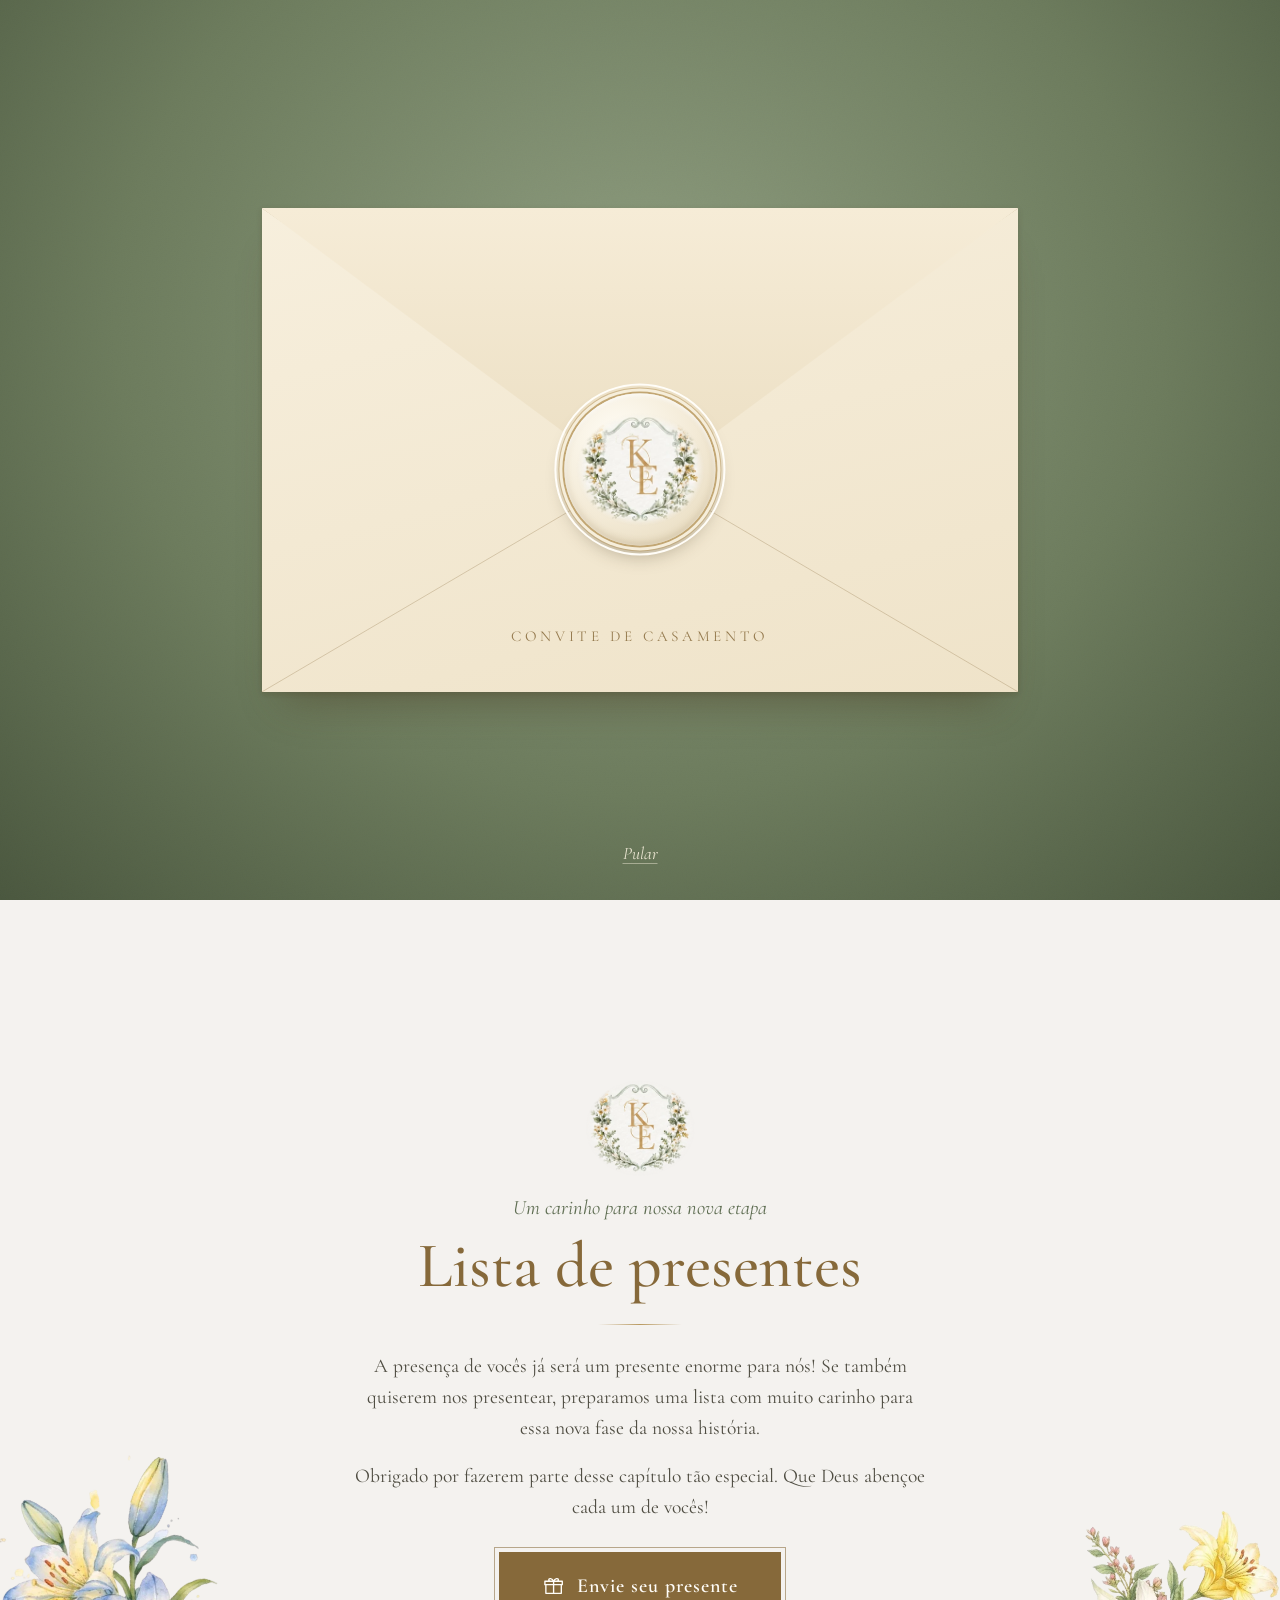
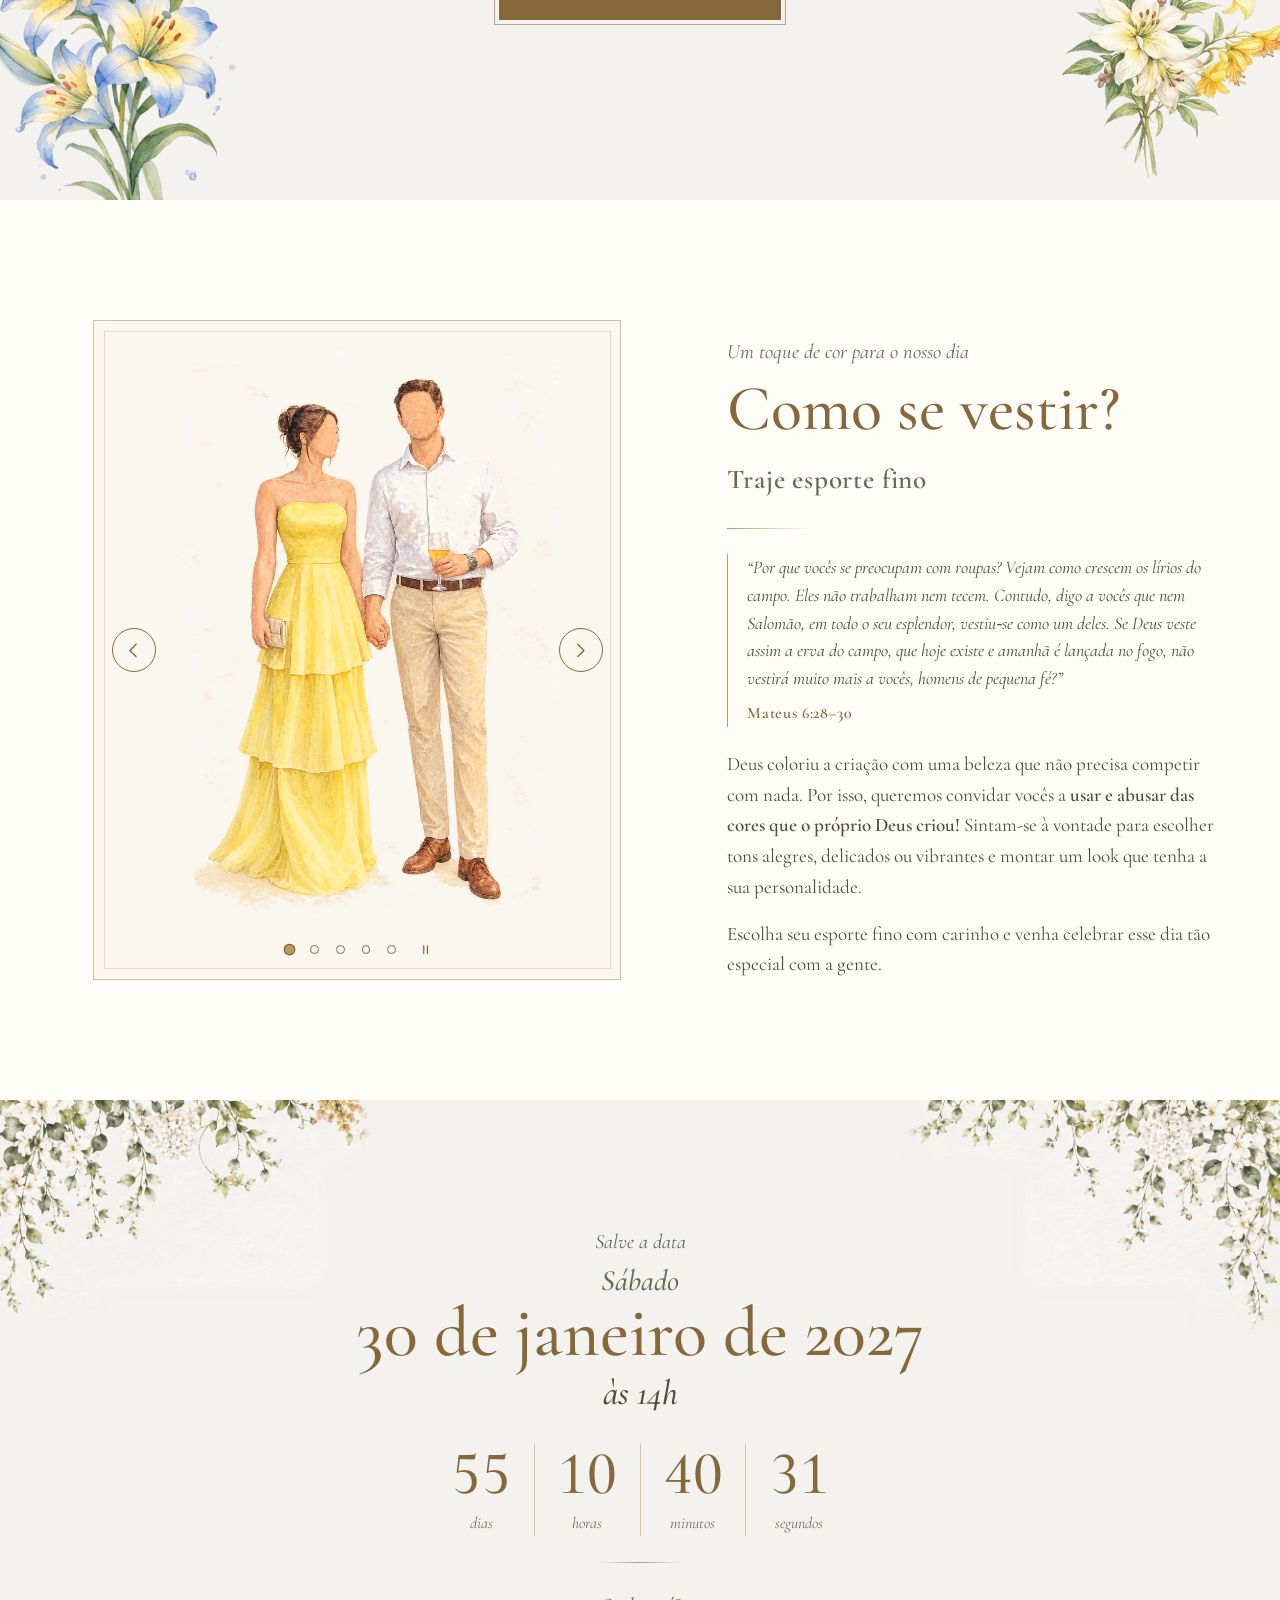
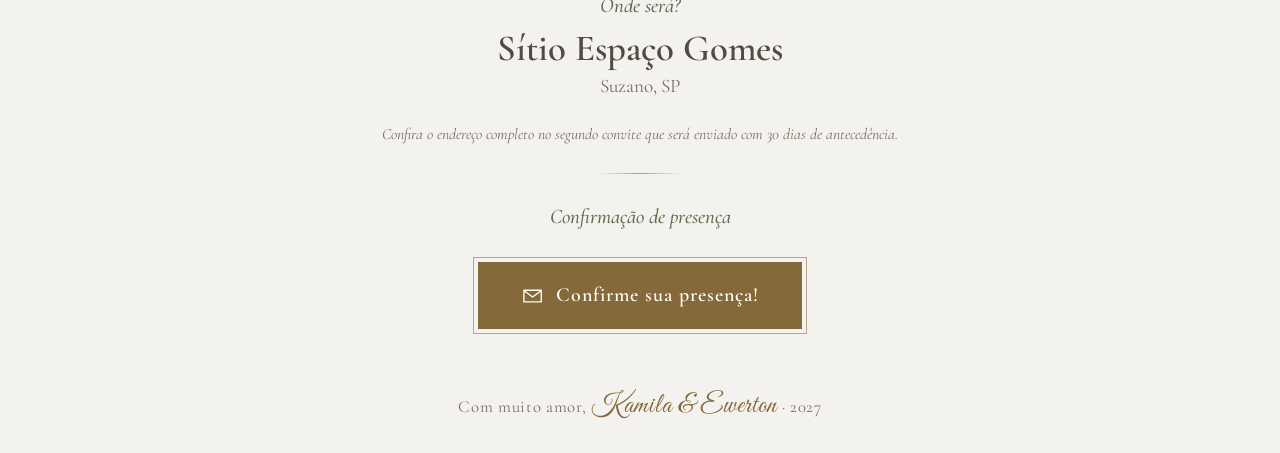
==== commit f4fb6370: "ultima versao" ====
--- a/index.html
+++ b/index.html
@@ -213,7 +213,7 @@
         <!-- O link do botão é definido no topo do arquivo script.js (RSVP_URL). -->
         <a class="btn btn--gift" id="rsvp-link" href="https://SEU-LINK-DE-CONFIRMACAO-AQUI.com" target="_blank" rel="noopener noreferrer">
           <svg viewBox="0 0 24 24" aria-hidden="true"><path d="M3 6.5h18v12H3zM3.5 7.2l8.5 6.3 8.5-6.3" fill="none" stroke="currentColor" stroke-width="1.4" stroke-linejoin="round" stroke-linecap="round"/></svg>
-          <span>Confirme sua presença</span>
+          <span><link rel="stylesheet" href="/formulario-confirmacao/index.html">Confirme sua presença!</span>
         </a>
       </div>
 
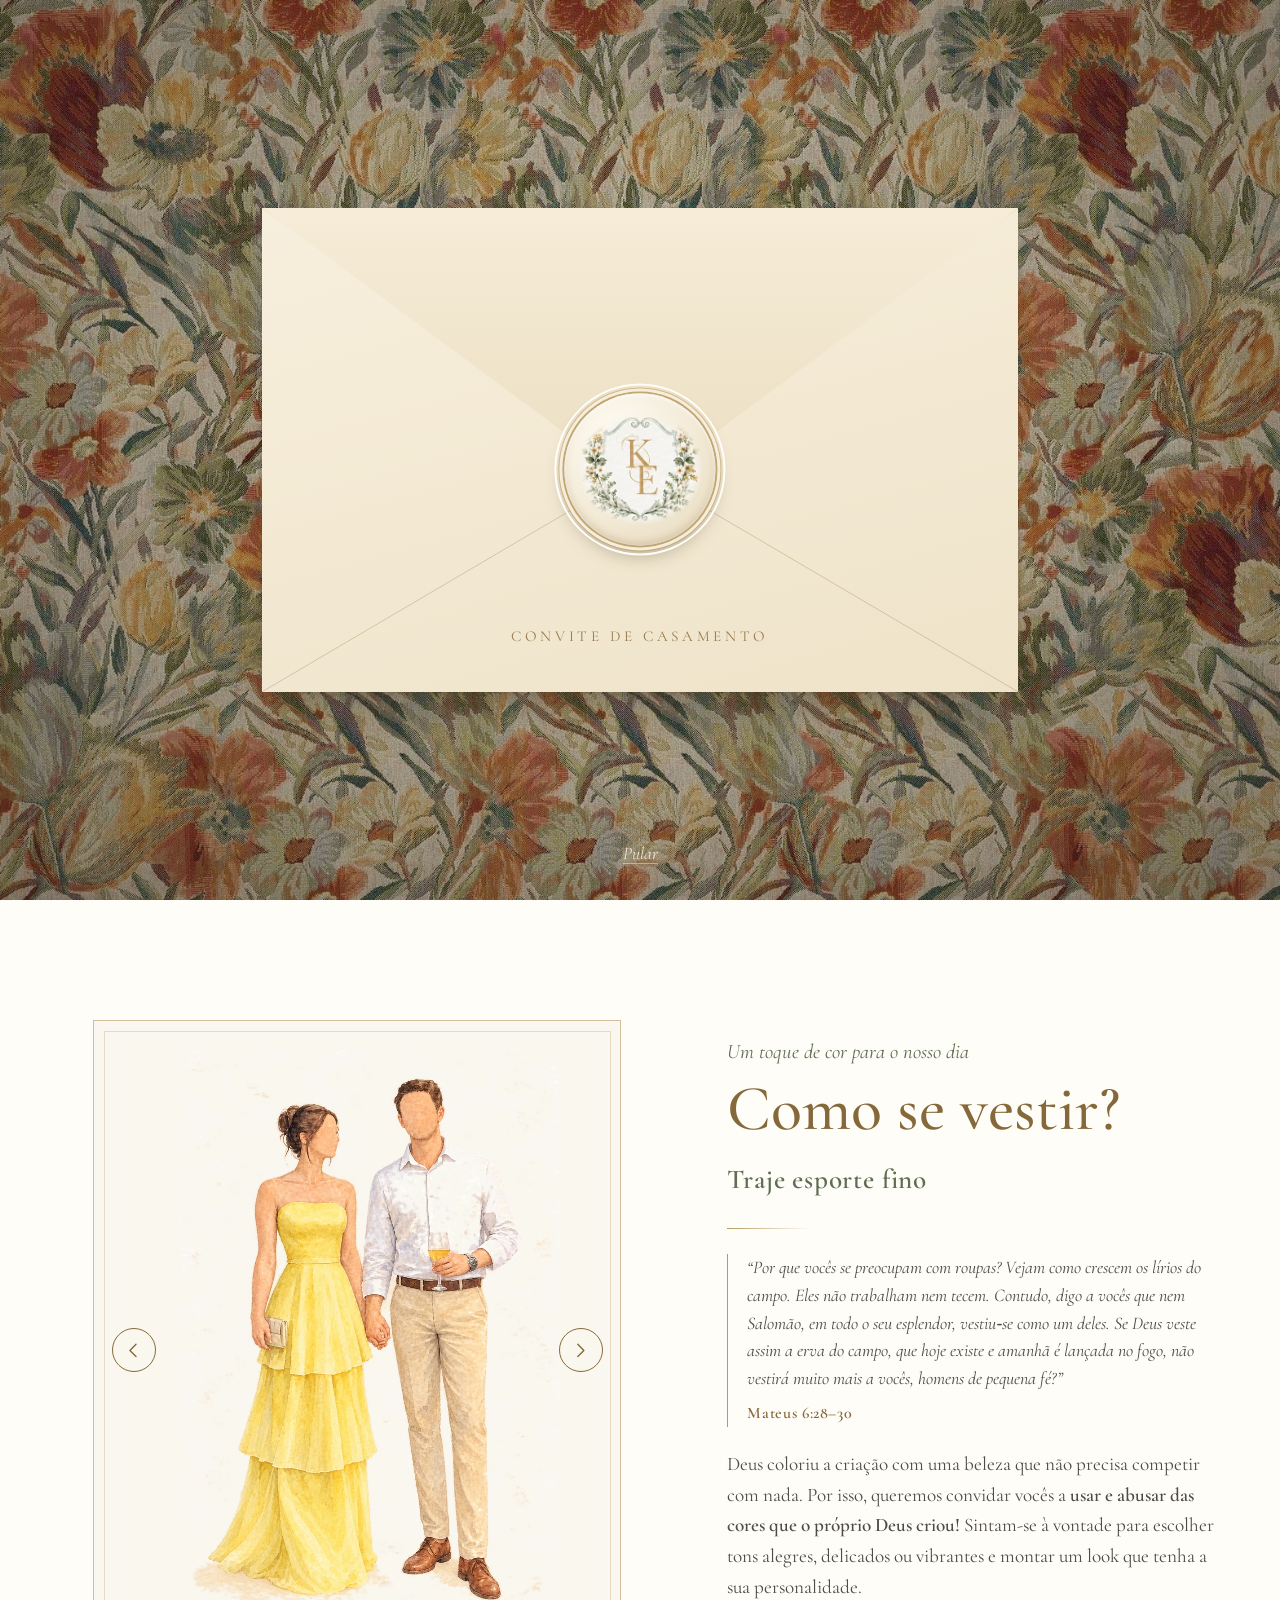
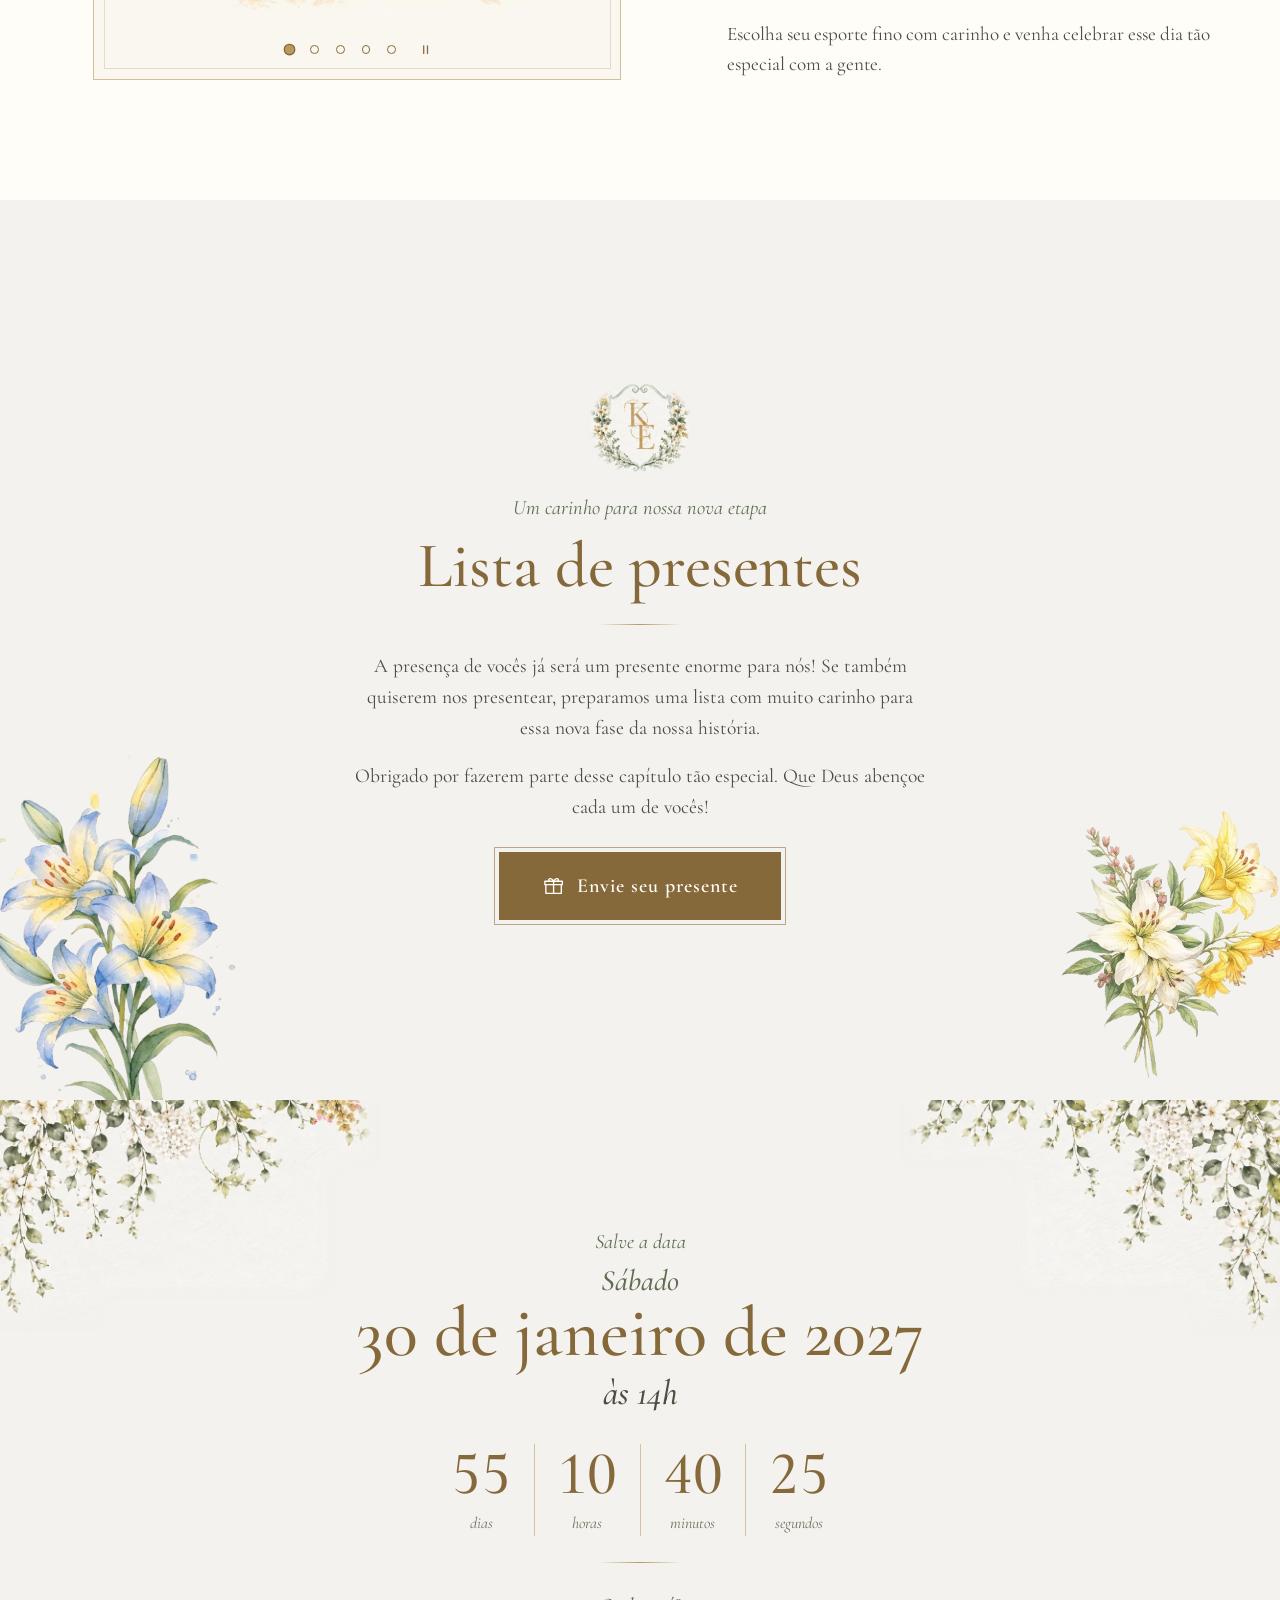
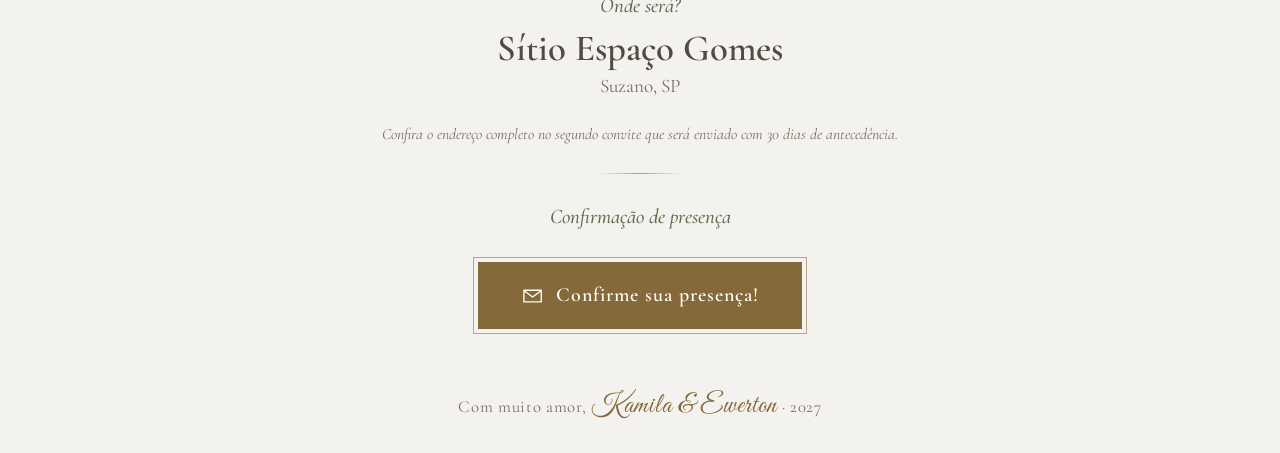
==== commit 3ca21802: "versao_30_10" ====
--- a/index.html
+++ b/index.html
@@ -71,7 +71,7 @@
     </div>
     <button type="button" class="intro__skip">Pular</button>
   </div>
-  <a class="skip-link" href="#presentes">Ir para os detalhes</a>
+  <a class="skip-link" href="#traje">Ir para os detalhes</a>
 
   <main>
     <!-- ============ PÁGINA 1 · CAPA (ocupa a tela inteira) ============ -->
@@ -89,33 +89,13 @@
         <p class="cover__date">30 de janeiro de 2027</p>
       </div>
 
-      <a class="cover__cue" href="#presentes" aria-label="Rolar para ver a lista de presentes e mais informações">
+      <a class="cover__cue" href="#traje" aria-label="Rolar para ver como se vestir e mais informações">
         <span>Ver detalhes</span>
         <svg viewBox="0 0 24 24" aria-hidden="true"><path d="m5 9 7 7 7-7" fill="none" stroke="currentColor" stroke-width="1.6" stroke-linecap="round" stroke-linejoin="round"/></svg>
       </a>
     </section>
 
-    <!-- ============ PÁGINA 2 · LISTA DE PRESENTES ============ -->
-    <section class="page gifts" id="presentes" aria-labelledby="gifts-title">
-      <img class="gifts__lily gifts__lily--left" src="assets/lirios-azuis.webp" alt="" aria-hidden="true" loading="lazy" width="408" height="612">
-      <img class="gifts__lily gifts__lily--right" src="assets/lirios-amarelos.webp" alt="" aria-hidden="true" loading="lazy" width="408" height="612">
-
-      <div class="gifts__inner reveal">
-        <img class="gifts__monogram" src="assets/monograma.webp" alt="" aria-hidden="true" loading="lazy" width="300" height="260">
-        <p class="kicker">Um carinho para nossa nova etapa</p>
-        <h2 id="gifts-title">Lista de presentes</h2>
-        <div class="rule" aria-hidden="true"></div>
-        <p>A presença de vocês já será um presente enorme para nós! Se também quiserem nos presentear, preparamos uma lista com muito carinho para essa nova fase da nossa história.</p>
-        <p>Obrigado por fazerem parte desse capítulo tão especial. Que Deus abençoe cada um de vocês!</p>
-
-        <!-- O link do botão é definido no topo do arquivo script.js (GIFT_LIST_URL). -->
-        <a class="btn btn--gift" id="gift-link" href="https://SEU-LINK-DA-LISTA-AQUI.com" target="_blank" rel="noopener noreferrer">
-          <svg viewBox="0 0 24 24" aria-hidden="true"><path d="M4 11h16v9H4zM3 7.5h18V11H3zM12 7.5V20M12 7.5C10.6 4 7 4.2 7 6.1c0 1.4 2.3 1.4 5 1.4Zm0 0c1.4-3.5 5-3.3 5-1.4 0 1.4-2.3 1.4-5 1.4Z" fill="none" stroke="currentColor" stroke-width="1.4" stroke-linejoin="round" stroke-linecap="round"/></svg>
-          <span>Envie seu presente</span>
-        </a>
-      </div>
-    </section>
-    <!-- ============ PÁGINA 3 · TRAJE ============ -->
+    <!-- ============ PÁGINA 2 · TRAJE (COMO SE VESTIR) ============ -->
     <section class="page dress" id="traje" aria-labelledby="dress-title">
       <div class="dress__layout reveal">
         <div class="dress__art">
@@ -179,6 +159,26 @@
       </div>
     </section>
 
+    <!-- ============ PÁGINA 3 · LISTA DE PRESENTES ============ -->
+    <section class="page gifts" id="presentes" aria-labelledby="gifts-title">
+      <img class="gifts__lily gifts__lily--left" src="assets/lirios-azuis.webp" alt="" aria-hidden="true" loading="lazy" width="408" height="612">
+      <img class="gifts__lily gifts__lily--right" src="assets/lirios-amarelos.webp" alt="" aria-hidden="true" loading="lazy" width="408" height="612">
+
+      <div class="gifts__inner reveal">
+        <img class="gifts__monogram" src="assets/monograma.webp" alt="" aria-hidden="true" loading="lazy" width="300" height="260">
+        <p class="kicker">Um carinho para nossa nova etapa</p>
+        <h2 id="gifts-title">Lista de presentes</h2>
+        <div class="rule" aria-hidden="true"></div>
+        <p>A presença de vocês já será um presente enorme para nós! Se também quiserem nos presentear, preparamos uma lista com muito carinho para essa nova fase da nossa história.</p>
+        <p>Obrigado por fazerem parte desse capítulo tão especial. Que Deus abençoe cada um de vocês!</p>
+
+        <!-- O link do botão é definido no topo do arquivo script.js (GIFT_LIST_URL). -->
+        <a class="btn btn--gift" id="gift-link" href="https://SEU-LINK-DA-LISTA-AQUI.com" target="_blank" rel="noopener noreferrer">
+          <svg viewBox="0 0 24 24" aria-hidden="true"><path d="M4 11h16v9H4zM3 7.5h18V11H3zM12 7.5V20M12 7.5C10.6 4 7 4.2 7 6.1c0 1.4 2.3 1.4 5 1.4Zm0 0c1.4-3.5 5-3.3 5-1.4 0 1.4-2.3 1.4-5 1.4Z" fill="none" stroke="currentColor" stroke-width="1.4" stroke-linejoin="round" stroke-linecap="round"/></svg>
+          <span>Envie seu presente</span>
+        </a>
+      </div>
+    </section>
     <!-- ============ PÁGINA 4 · DATA, LOCAL E CONFIRMAÇÃO DE PRESENÇA ============ -->
     <section class="page when" id="data" aria-labelledby="when-title">
       <img class="when__foliage when__foliage--left" src="assets/folhagem-esq.webp" alt="" aria-hidden="true" loading="lazy" width="800" height="490">
@@ -210,10 +210,10 @@
         <div class="rule" aria-hidden="true"></div>
 
         <h3 class="where__title">Confirmação de presença</h3>
-        <!-- O link do botão é definido no topo do arquivo script.js (RSVP_URL). -->
-        <a class="btn btn--gift" id="rsvp-link" href="https://SEU-LINK-DE-CONFIRMACAO-AQUI.com" target="_blank" rel="noopener noreferrer">
+        <!-- O botão leva ao formulário (pasta formulario-confirmacao). O endereço é definido no topo do script.js (RSVP_URL). -->
+        <a class="btn btn--gift" id="rsvp-link" href="formulario-confirmacao/index.html">
           <svg viewBox="0 0 24 24" aria-hidden="true"><path d="M3 6.5h18v12H3zM3.5 7.2l8.5 6.3 8.5-6.3" fill="none" stroke="currentColor" stroke-width="1.4" stroke-linejoin="round" stroke-linecap="round"/></svg>
-          <span><link rel="stylesheet" href="/formulario-confirmacao/index.html">Confirme sua presença!</span>
+          <span>Confirme sua presença!</span>
         </a>
       </div>
 
@@ -224,8 +224,8 @@
 
   <nav class="page-dots" aria-label="Navegação entre as seções">
     <a href="#inicio" class="dot is-active" aria-label="Capa" aria-current="true"></a>
+    <a href="#traje" class="dot" aria-label="Como se vestir"></a>
     <a href="#presentes" class="dot" aria-label="Lista de presentes"></a>
-    <a href="#traje" class="dot" aria-label="Como se vestir"></a>
     <a href="#data" class="dot" aria-label="Data, local e confirmação de presença"></a>
   </nav>
 
--- a/style.css
+++ b/style.css
@@ -513,11 +513,26 @@
 .has-intro .intro {
   position: fixed; inset: 0; z-index: 200;
   display: grid; place-items: center;
-  background: radial-gradient(ellipse at 50% 36%, #8d9c7f 0%, #6c7b5d 58%, #4a573f 100%);
+  /* fundo: tapeçaria floral (assets/fundo_envelope*.jpg) com um leve escurecido para o envelope se destacar */
+  background-color: #7a6650;
+  background-image:
+    radial-gradient(ellipse at 50% 45%, rgba(30, 22, 12, .02) 0%, rgba(30, 22, 12, .42) 100%),
+    linear-gradient(rgba(36, 28, 18, .1), rgba(36, 28, 18, .1)),
+    url("assets/fundo_envelope_wide.jpg");               /* telas deitadas (computador) */
+  background-size: cover; background-position: center; background-repeat: no-repeat;
   overflow: hidden;
   transition: opacity 1s ease .2s;
 }
-.intro::before {                      /* textura de papel */
+@media (max-aspect-ratio: 1/1) {                          /* telas em pé (celular) */
+  .has-intro .intro {
+    background-image:
+      radial-gradient(ellipse at 50% 45%, rgba(30, 22, 12, .02) 0%, rgba(30, 22, 12, .42) 100%),
+      linear-gradient(rgba(36, 28, 18, .1), rgba(36, 28, 18, .1)),
+      url("assets/fundo_envelope.jpg");
+  }
+}
+.intro::before {                      /* (desligada: a imagem de fundo já tem textura) */
+  display: none;
   content: ""; position: absolute; inset: 0; opacity: .5; mix-blend-mode: soft-light; pointer-events: none;
   background-image: url("data:image/svg+xml,%3Csvg xmlns='http://www.w3.org/2000/svg' width='220' height='220'%3E%3Cfilter id='n'%3E%3CfeTurbulence type='fractalNoise' baseFrequency='.8' numOctaves='2' stitchTiles='stitch'/%3E%3CfeColorMatrix values='0 0 0 0 .55 0 0 0 0 .5 0 0 0 0 .4 0 0 0 .09 0'/%3E%3C/filter%3E%3Crect width='100%25' height='100%25' filter='url(%23n)'/%3E%3C/svg%3E");
 }
@@ -587,7 +602,8 @@
   clip-path: polygon(0 0, 100% 0, 50% 100%);
 }
 .flap__face--out { background: linear-gradient(180deg, #f6ecd7 0%, #ebdec2 100%); }
-.flap__face--in  { background: linear-gradient(180deg, #d9ccae 0%, #e6d9bf 100%); transform: rotateX(180deg); }
+/* face de dentro: depois de virar, a ponta fica para CIMA e a base larga encosta no envelope */
+.flap__face--in  { background: linear-gradient(0deg, #d9ccae 0%, #e6d9bf 100%); transform: rotateX(180deg); clip-path: polygon(0 100%, 100% 100%, 50% 0); }
 .intro.is-open .envelope__flap { animation: flap-open .95s cubic-bezier(.45, 0, .2, 1) forwards; }
 @keyframes flap-open {
   0%   { transform: rotateX(0deg);   z-index: 5; }
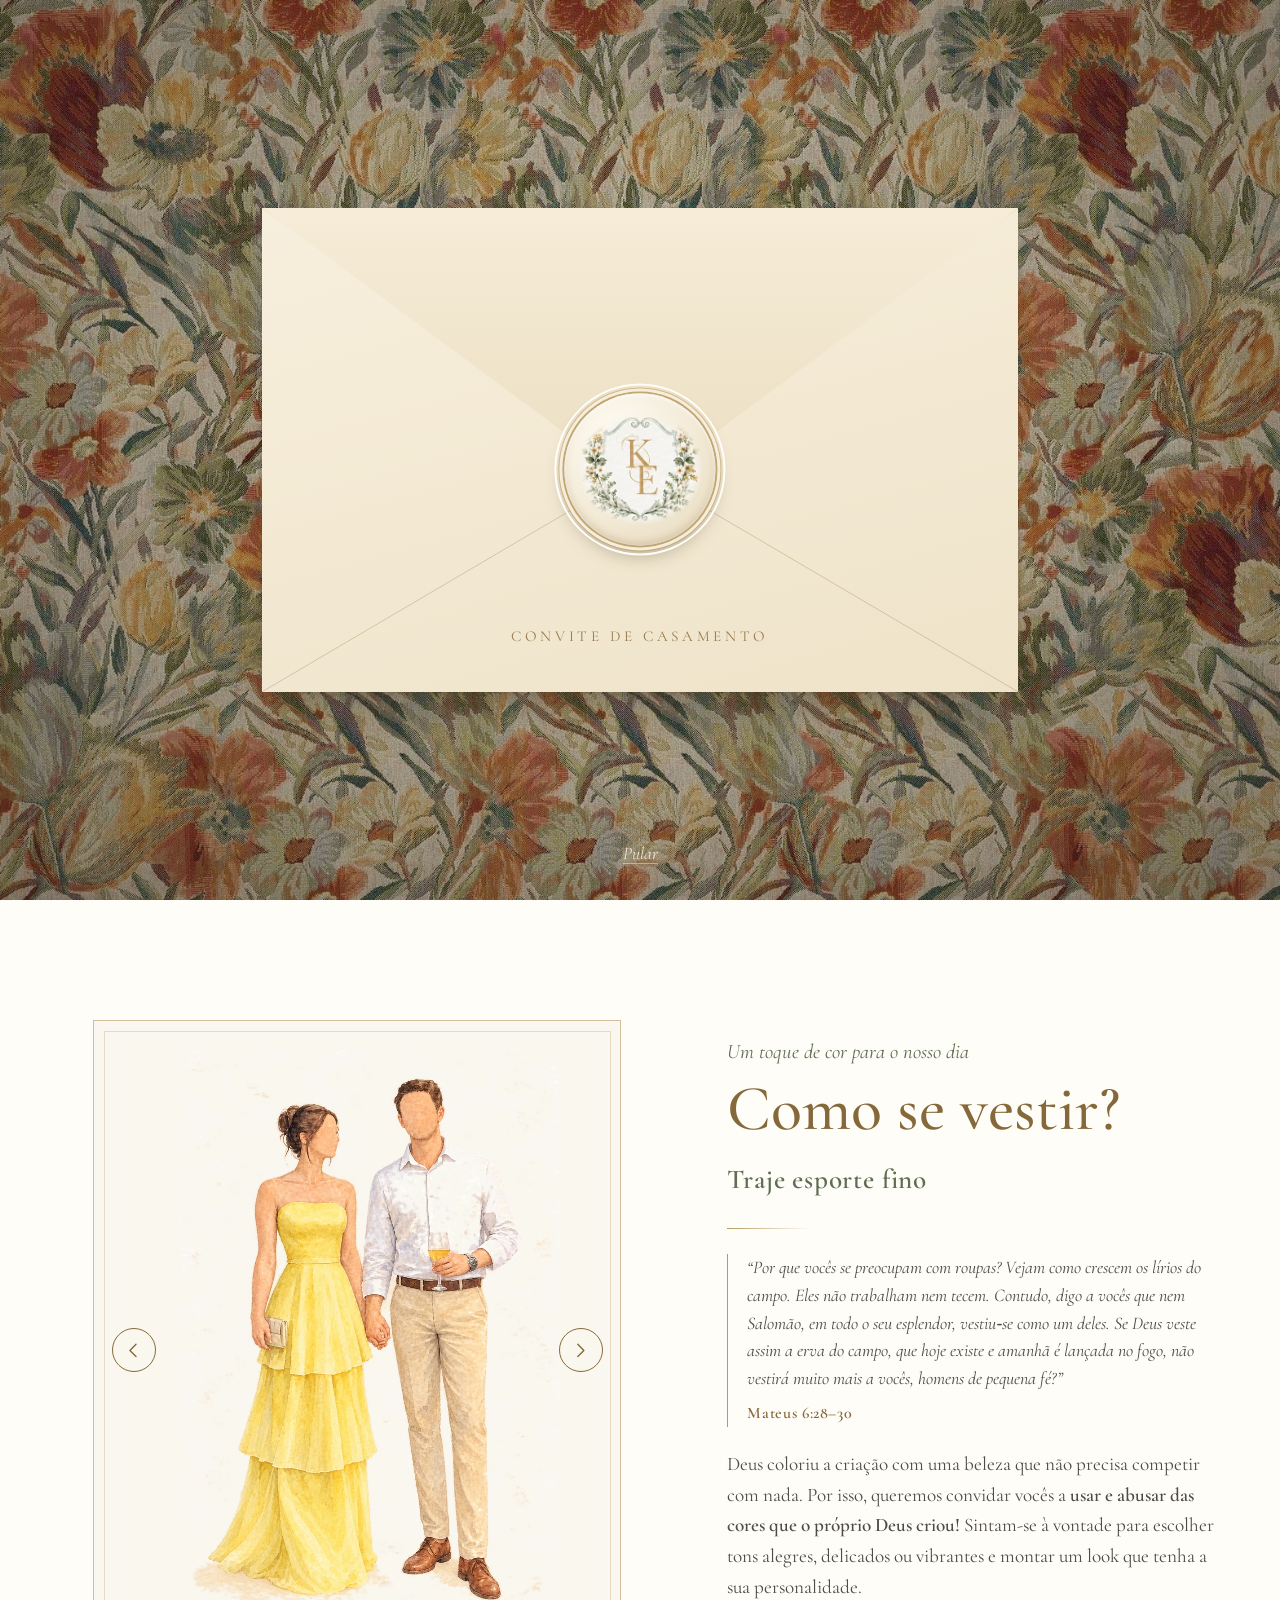
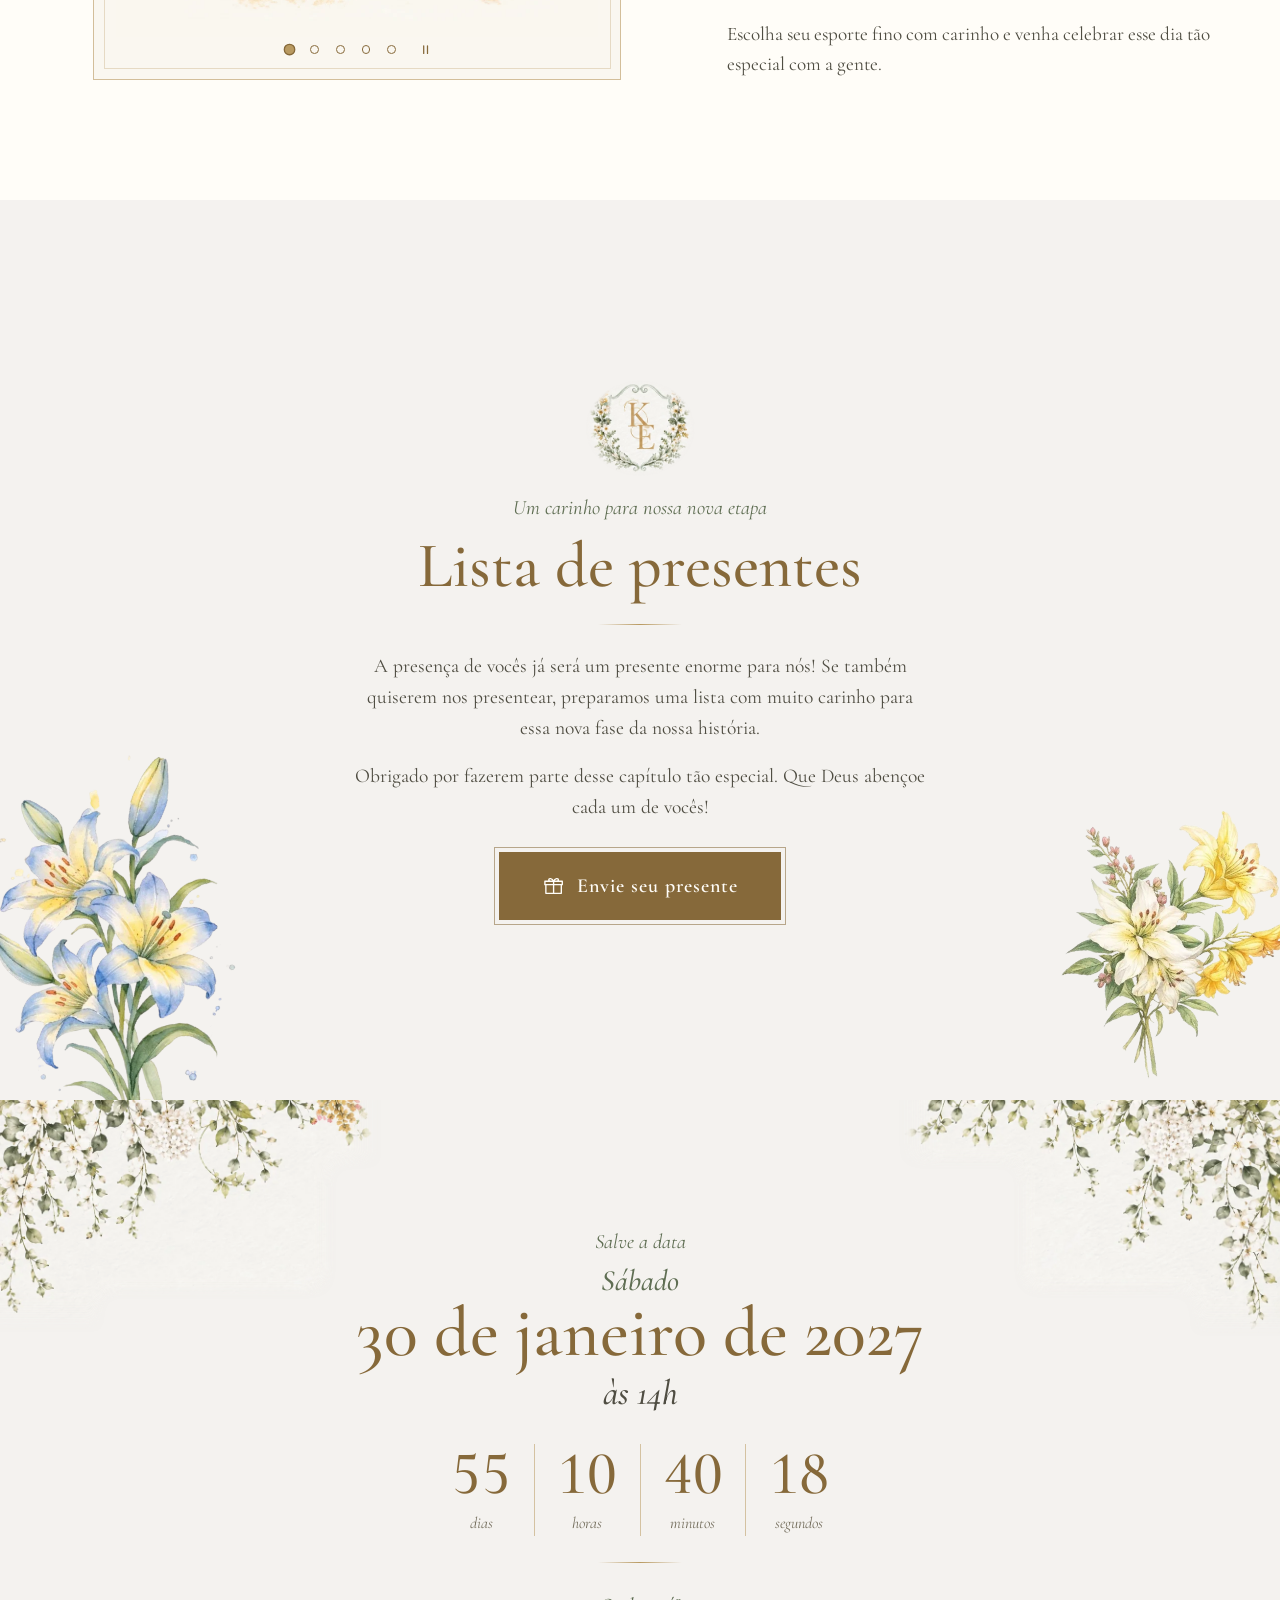
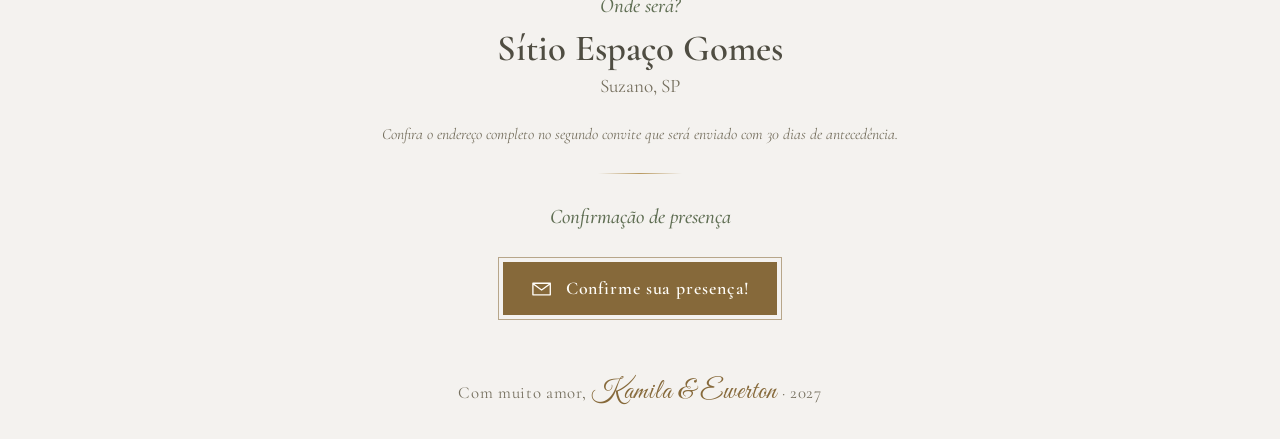
==== commit 7f5c8e2d: "versao_final" ====
--- a/index.html
+++ b/index.html
@@ -172,8 +172,8 @@
         <p>A presença de vocês já será um presente enorme para nós! Se também quiserem nos presentear, preparamos uma lista com muito carinho para essa nova fase da nossa história.</p>
         <p>Obrigado por fazerem parte desse capítulo tão especial. Que Deus abençoe cada um de vocês!</p>
 
-        <!-- O link do botão é definido no topo do arquivo script.js (GIFT_LIST_URL). -->
-        <a class="btn btn--gift" id="gift-link" href="https://SEU-LINK-DA-LISTA-AQUI.com" target="_blank" rel="noopener noreferrer">
+        <!-- O botão leva à página de presente via PIX (pasta lista-de-presentes). O endereço fica no topo do script.js (GIFT_LIST_URL). -->
+        <a class="btn btn--gift" id="gift-link" href="lista-de-presentes/index.html">
           <svg viewBox="0 0 24 24" aria-hidden="true"><path d="M4 11h16v9H4zM3 7.5h18V11H3zM12 7.5V20M12 7.5C10.6 4 7 4.2 7 6.1c0 1.4 2.3 1.4 5 1.4Zm0 0c1.4-3.5 5-3.3 5-1.4 0 1.4-2.3 1.4-5 1.4Z" fill="none" stroke="currentColor" stroke-width="1.4" stroke-linejoin="round" stroke-linecap="round"/></svg>
           <span>Envie seu presente</span>
         </a>
@@ -211,7 +211,7 @@
 
         <h3 class="where__title">Confirmação de presença</h3>
         <!-- O botão leva ao formulário (pasta formulario-confirmacao). O endereço é definido no topo do script.js (RSVP_URL). -->
-        <a class="btn btn--gift" id="rsvp-link" href="formulario-confirmacao/index.html">
+        <a class="btn btn--gift btn--rsvp" id="rsvp-link" href="formulario-confirmacao/index.html">
           <svg viewBox="0 0 24 24" aria-hidden="true"><path d="M3 6.5h18v12H3zM3.5 7.2l8.5 6.3 8.5-6.3" fill="none" stroke="currentColor" stroke-width="1.4" stroke-linejoin="round" stroke-linecap="round"/></svg>
           <span>Confirme sua presença!</span>
         </a>
--- a/style.css
+++ b/style.css
@@ -130,6 +130,9 @@
 .btn--gift:active { transform: translateY(0); }
 .btn--gift:focus-visible { outline: 2px solid var(--gold-deep); outline-offset: 9px; }
 
+/* Botão de confirmação: proporção mais delicada, especialmente no celular */
+.btn--rsvp { padding: .72rem 1.6rem; font-size: 1.12rem; white-space: nowrap; }
+
 /* =========================================================
    PÁGINA 1 · CAPA (sempre ocupa 100% da altura da tela)
    A capa é montada em camadas (folhagem + paisagem + texto
@@ -475,7 +478,8 @@
   .dress__art { max-width: 40rem; margin: 0 auto; width: 100%; }
   .dress__art { min-height: 0; }
   .carousel { position: relative; inset: auto; width: min(100%, 30rem); aspect-ratio: 4 / 5; max-height: 72svh; }
-  .dress__copy { max-width: 36rem; margin: 0 auto; }
+  .dress__copy { max-width: 36rem; margin: 0 auto; order: 1; }   /* texto primeiro */
+  .dress__art { order: 2; }                                       /* carrossel depois do texto */
 }
 
 @media (max-width: 640px) { .page-dots { display: none; } }
@@ -486,6 +490,7 @@
   .when { padding-top: 8.5rem; }
   .when__foliage { width: 58vw; }
   .btn { width: 100%; max-width: 20rem; }
+  .btn--rsvp { padding: .62rem .9rem; font-size: 1.02rem; gap: .55rem; }
   .gifts__monogram { height: 5rem; }
   .gifts__lily { width: 6.5rem; bottom: .5rem; }
   .site-footer { margin-top: 2rem; padding-bottom: 1.25rem; font-size: 1rem; text-align: center; }
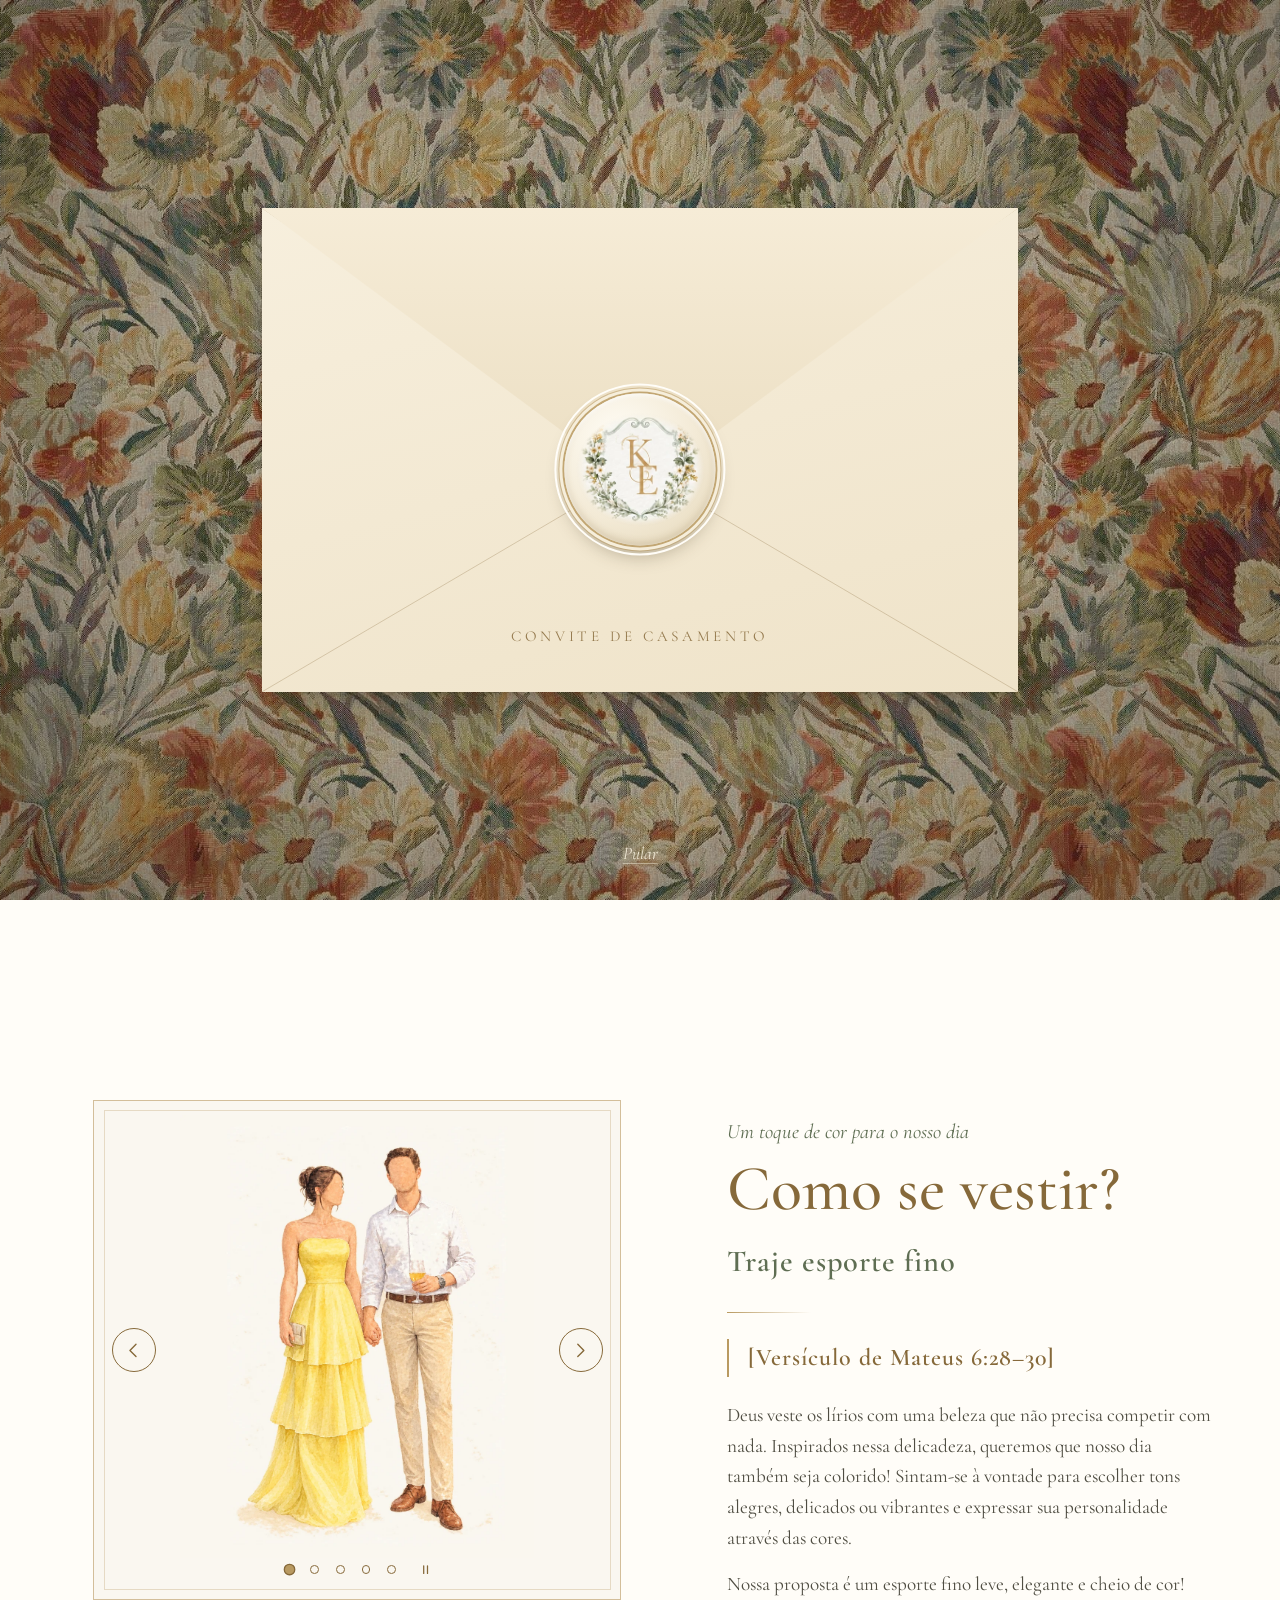
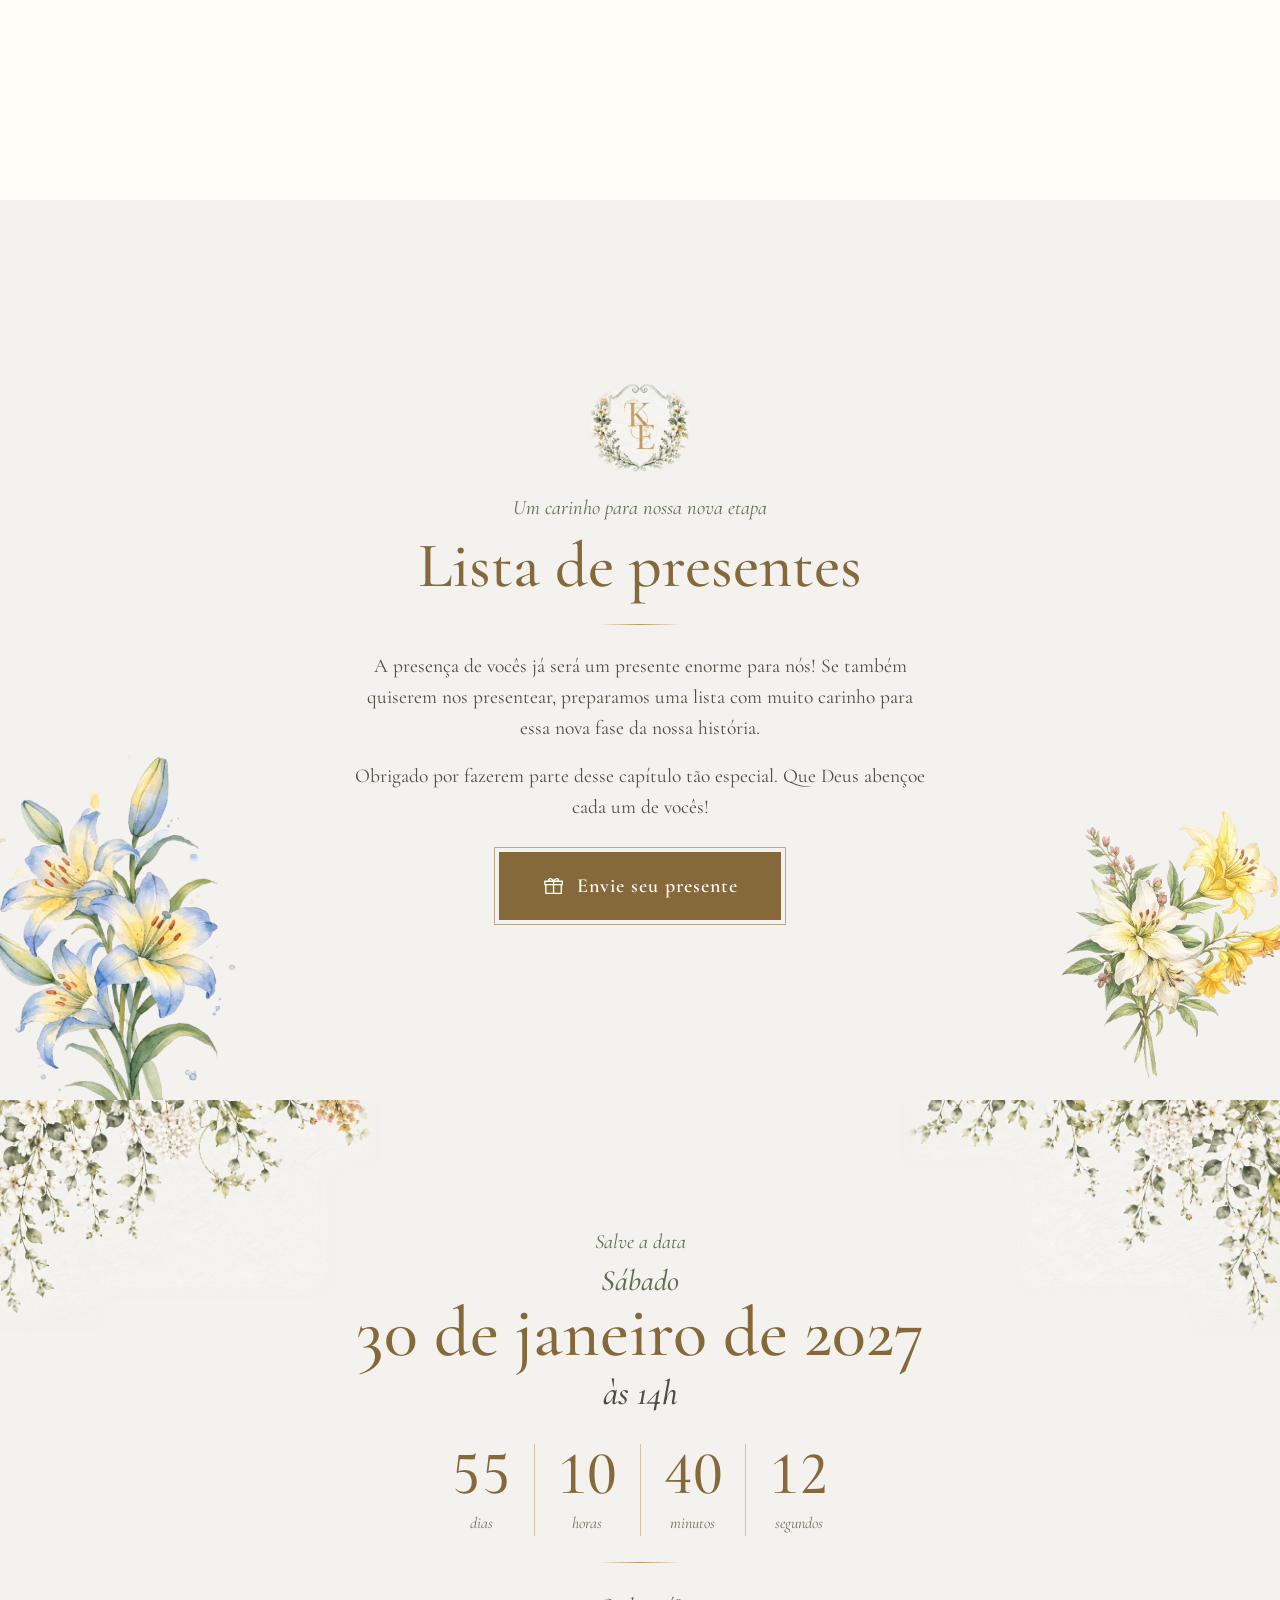
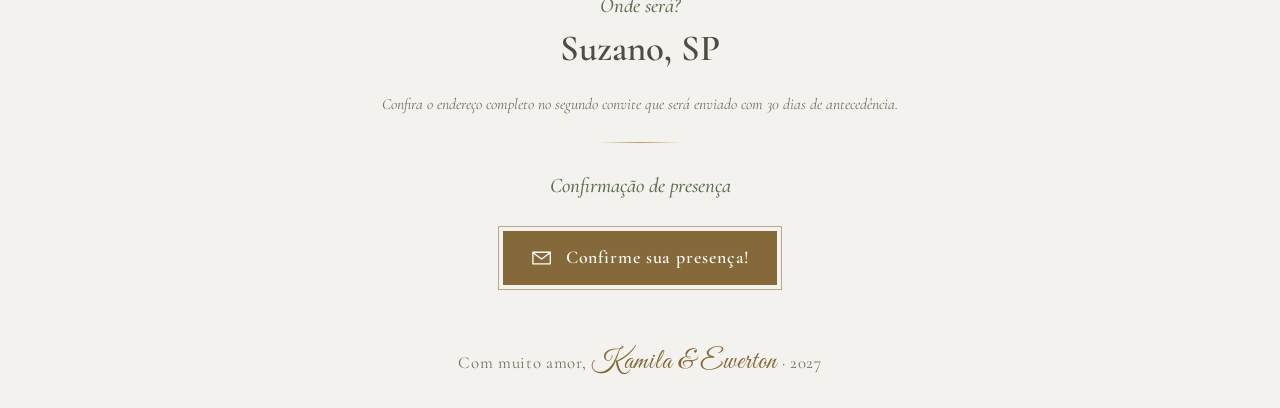
==== commit cd98e279: "finalizacao" ====
--- a/index.html
+++ b/index.html
@@ -149,12 +149,19 @@
           <div class="rule rule--left" aria-hidden="true"></div>
 
           <blockquote class="dress__verse">
-            <p>“Por que vocês se preocupam com roupas? Vejam como crescem os lírios do campo. Eles não trabalham nem tecem. Contudo, digo a vocês que nem Salomão, em todo o seu esplendor, vestiu‑se como um deles. Se Deus veste assim a erva do campo, que hoje existe e amanhã é lançada no fogo, não vestirá muito mais a vocês, homens de pequena fé?”</p>
-            <footer>Mateus 6:28–30</footer>
+            <footer>[Versículo de Mateus 6:28–30]</footer>
           </blockquote>
 
-          <p>Deus coloriu a criação com uma beleza que não precisa competir com nada. Por isso, queremos convidar vocês a <strong>usar e abusar das cores que o próprio Deus criou!</strong> Sintam-se à vontade para escolher tons alegres, delicados ou vibrantes e montar um look que tenha a sua personalidade.</p>
-          <p>Escolha seu esporte fino com carinho e venha celebrar esse dia tão especial com a gente.</p>
+            <p>
+              Deus veste os lírios com uma beleza que não precisa competir com nada.
+              Inspirados nessa delicadeza, queremos que nosso dia também seja colorido!
+              Sintam-se à vontade para escolher tons alegres, delicados ou vibrantes
+              e expressar sua personalidade através das cores.
+            </p>
+
+            <p>
+              Nossa proposta é um esporte fino leve, elegante e cheio de cor!
+            </p>
         </div>
       </div>
     </section>
@@ -204,8 +211,7 @@
         <div class="rule" aria-hidden="true"></div>
 
         <h3 class="where__title">Onde será?</h3>
-        <p class="where__name">Sítio Espaço Gomes</p>
-        <p class="where__city">Suzano, SP</p>
+        <p class="where__name">Suzano, SP</p>
         <p class="note">Confira o endereço completo no segundo convite que será enviado com 30 dias de antecedência.</p>
         <div class="rule" aria-hidden="true"></div>
 
--- a/style.css
+++ b/style.css
@@ -412,12 +412,12 @@
 
 .dress__copy { max-width: 34rem; }
 .dress__copy h2 { margin-bottom: .6rem; }
-.dress__code { font-size: 1.7rem; font-weight: 600; color: var(--leaf); letter-spacing: .03em; }
+.dress__code { font-size: 1.9rem; font-weight: 600; color: var(--leaf); letter-spacing: .03em; }
 .dress__copy p { margin-top: 1rem; }
 
-.dress__verse { margin: 0 0 1.4rem; padding-left: 1.2rem; border-left: 1px solid var(--gold); }
-.dress__verse p { margin: 0; font-style: italic; font-size: 1.12rem; line-height: 1.55; }
-.dress__verse footer { margin-top: .5rem; font-size: 1rem; color: var(--gold-deep); font-weight: 600; letter-spacing: .04em; }
+.dress__verse { margin: 0 0 1.4rem; padding-left: 1.2rem; border-left: 2px solid var(--gold); }
+.dress__verse p { margin: 0; font-style: italic; font-size: 1.50rem; line-height: 1.70; }
+.dress__verse footer { margin-top: .5rem; font-size: 1.5rem; color: var(--gold-deep); font-weight: 600; letter-spacing: .04em; }
 
 /* =========================================================
    PÁGINA 4 · LISTA DE PRESENTES
